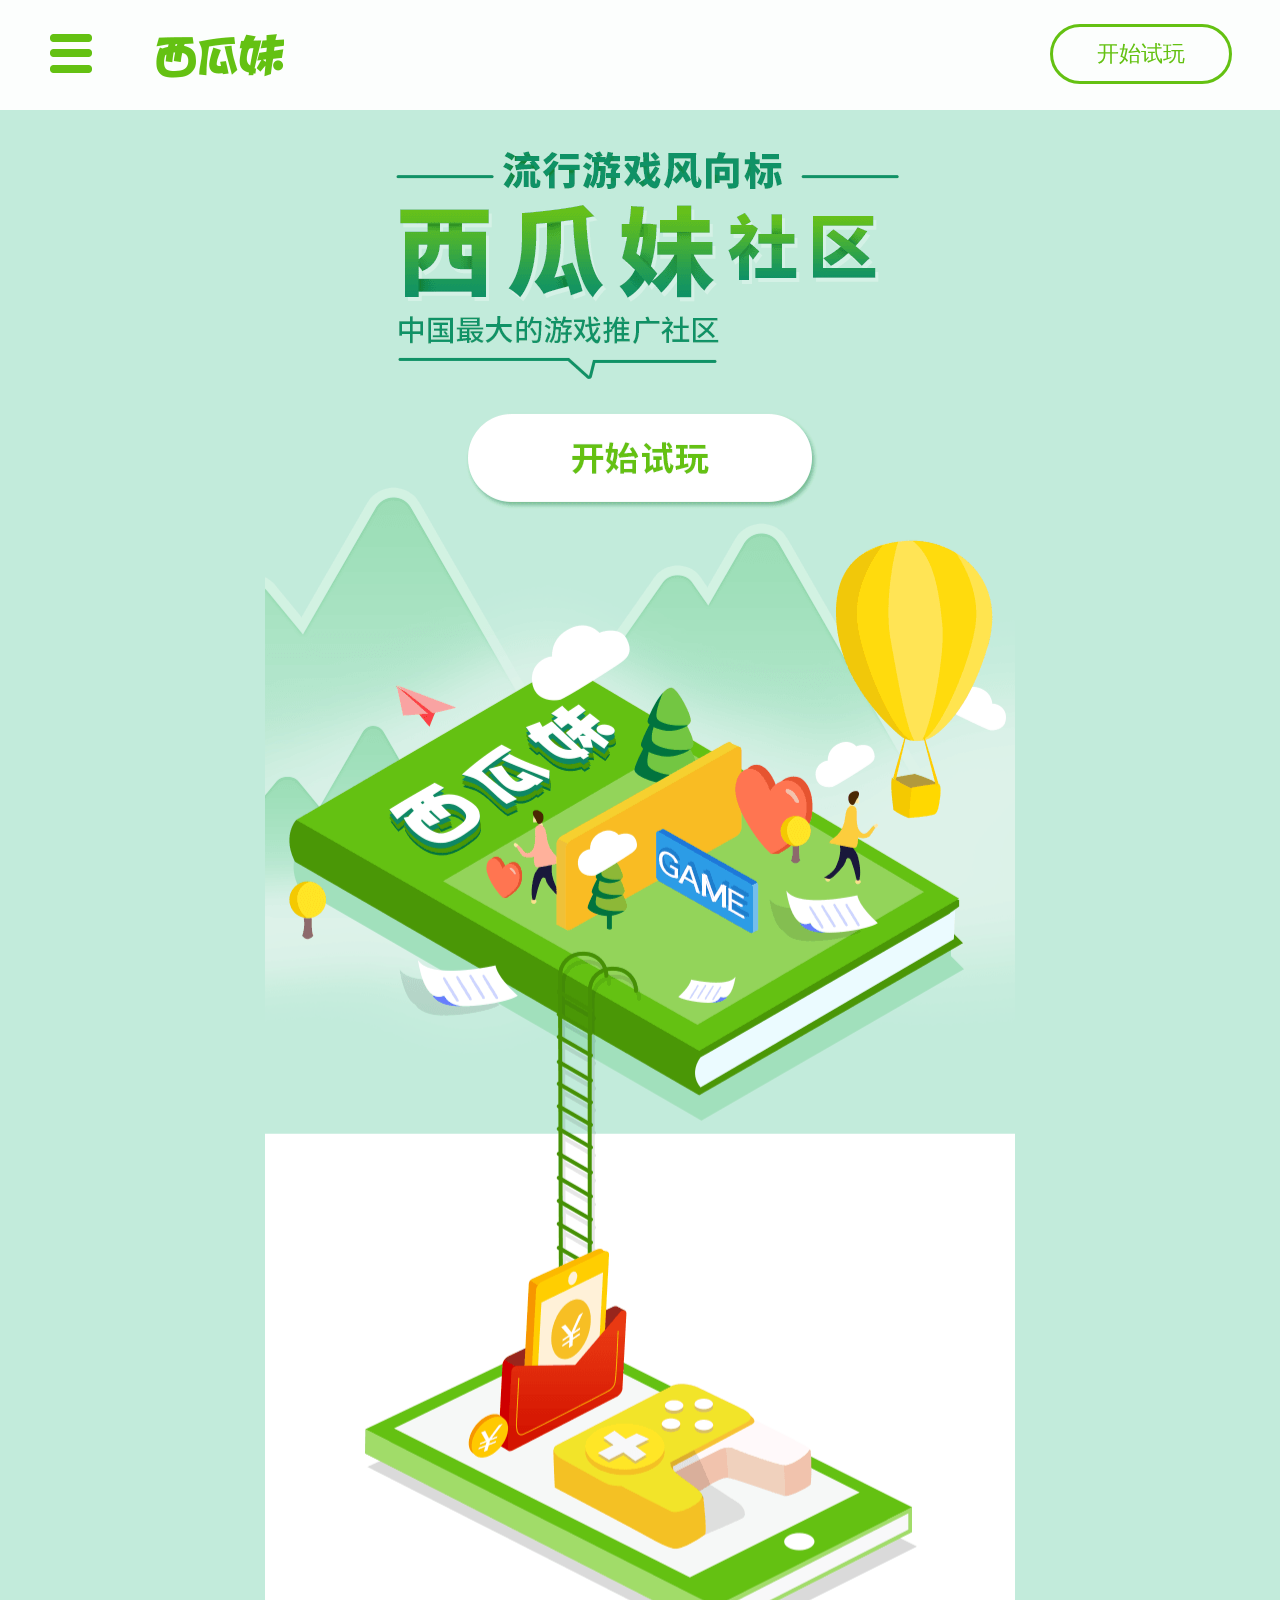
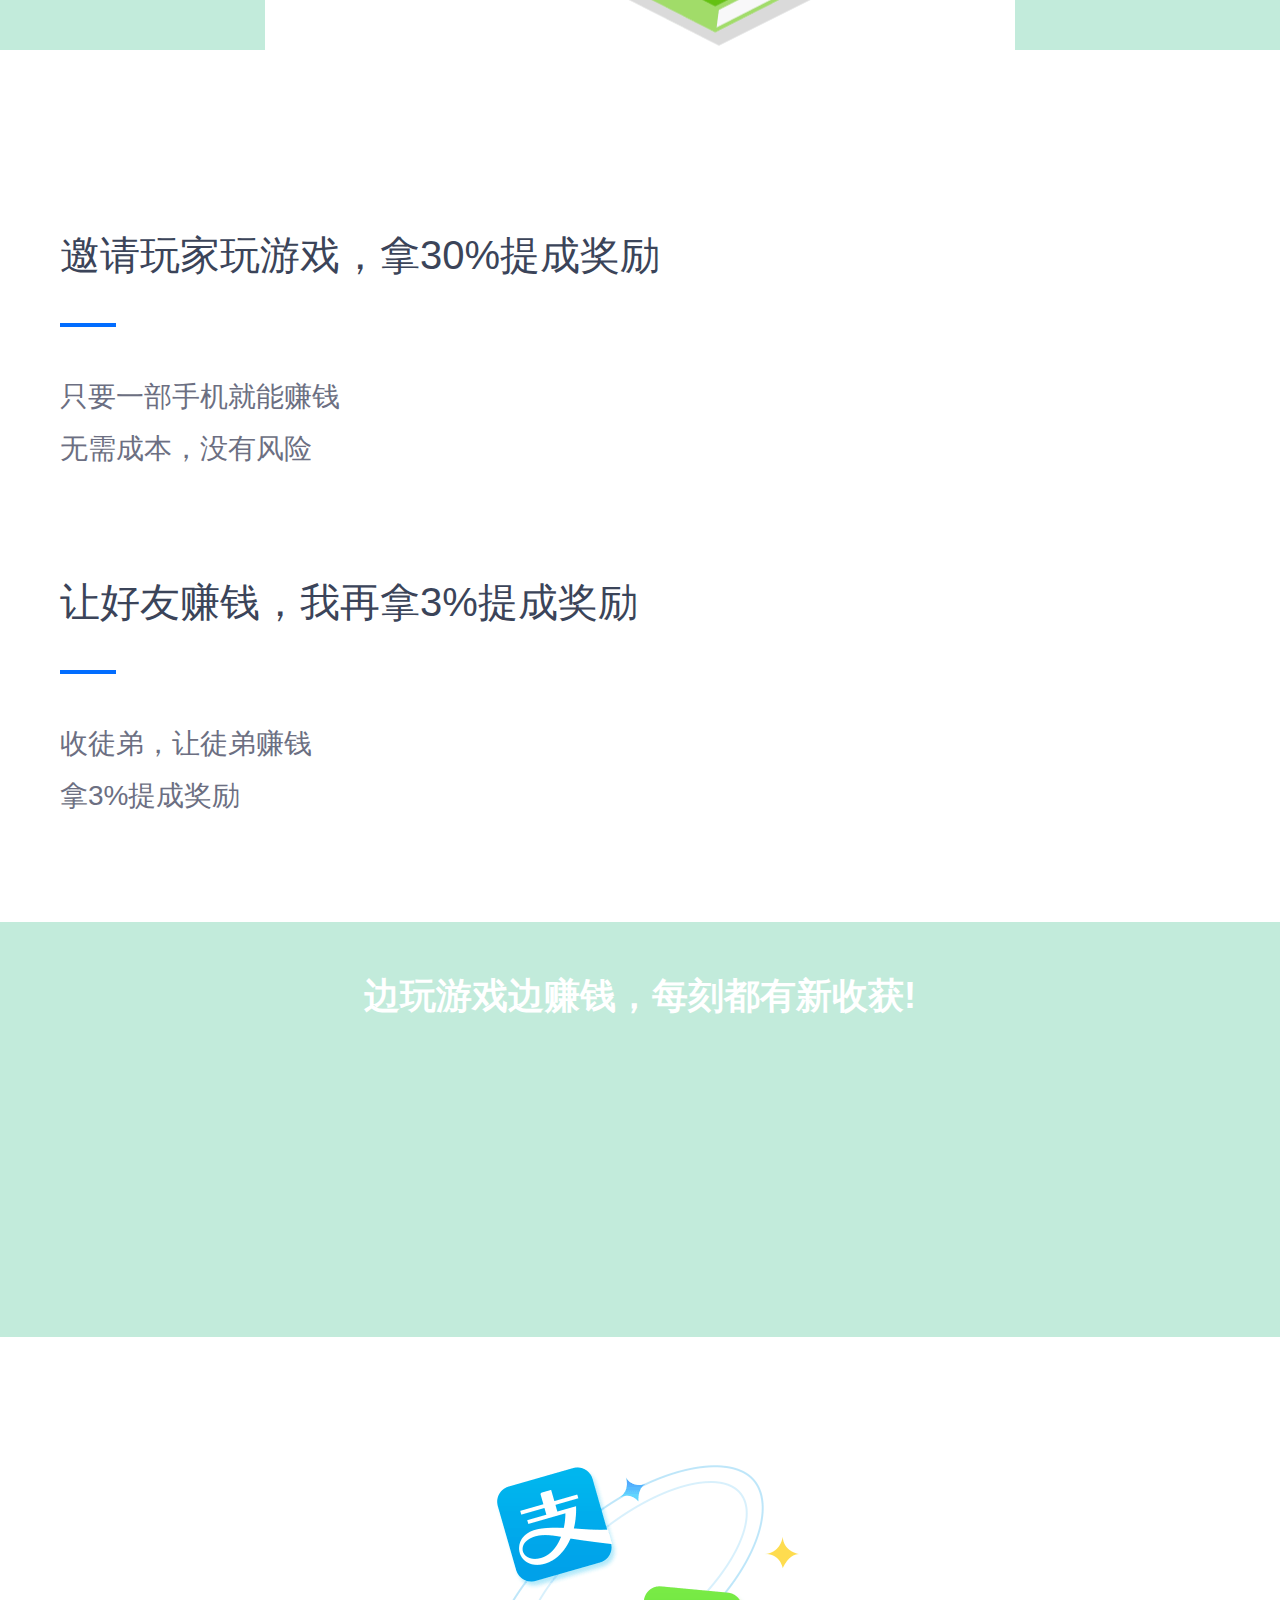
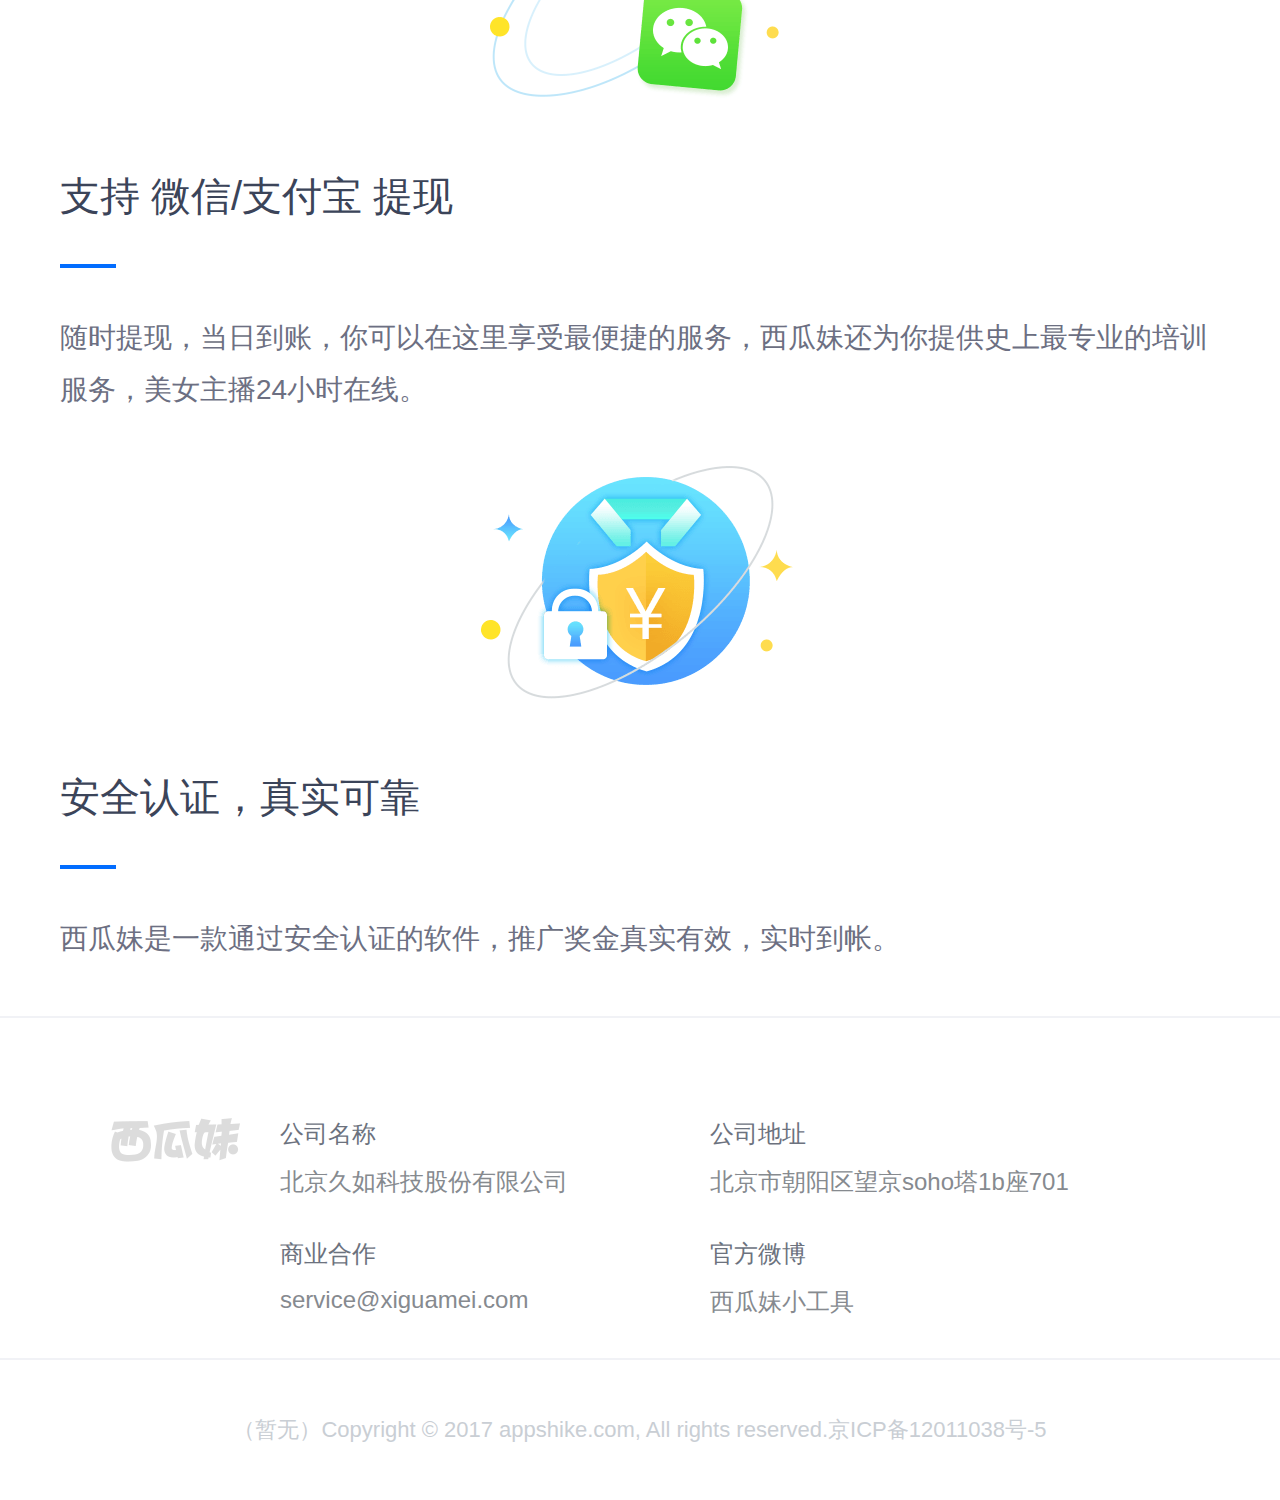
==== xgm.html @ d5210bb1 "11" ====
<!doctype html>
<html >
<head >
<meta name="format-detection" content="telephone=no" />
<meta name="apple-mobile-web-app-capable" content="yes" />
<meta http-equiv="Cache-Control" name="no-store" />
<meta content="telephone=no" name="format-detection" />
<meta content="email=no" name="format-detection" />
<meta charset="utf-8" >
<title >西瓜妹</title >
<link href="mob/css/m_appshike1025.css" rel="stylesheet" type="text/css" >
<script type="text/javascript" src="mob/js/jquery.min.js" ></script >
<script type="text/javascript" src="mob/js/mobile_base.js" ></script >
<script >
		if (! (navigator.userAgent.match(/(iPhone|iPod|Android|ios|SymbianOS)/i))) {
            // location.href='http://appshike.com';
        }

        $(function () {
            if ((navigator.userAgent.match(/(iPhone|iPod|Android|ios|SymbianOS)/i))) {
                var nickname = "Amber_��,"
                    + "我的任务停止,"
                    + "yeying英,"
                    + "a•�,"
                    + " Fortun,"
                    + "Sanmo,"
                    + "Christin,"
                    + "我有酒，你的故事够精彩吗！�,"
                    + "骍汐瑄,"
                    + "小吕子(´・ω・`),"
                    + "梦琪不是梦琦,"
                    + "L-seven司考论文请加油,"
                    + "美味手抓饼,"
                    + "烛音,"
                    + "王聪明呀,"
                    + "姑�娘�,"
                    + "幸福，简单,"
                    + "青春派,"
                    + "人生挚爱能几许,"
                    + "子虚,"
                    + "风吹过的街道,"
                    + "花花要减肥(￣^￣)ゞ�,"
                    + "孙东伟,"
                    + "线结边,"
                    + "张伟杰,"
                    + "赚钱任务群,"
                    + "        訫 �,"
                    + "真,"
                    + "奋斗青春,"
                    + "光谷广场F出口,"
                    + "梦,"
                    + "♡,"
                    + "张晓娟,"
                    + "Lee,"
                    + "-大明湖畔赵公子 ,"
                    + "新一周品牌智能手机,"
                    + "何易展我不认识,"
                    + "小鱼,"
                    + "黄赛,"
                    + "杨杨,"
                    + "��,"
                    + "Sunny刺眼,"
                    + "倾染.,"
                    + "口十米子,"
                    + "无痕,"
                    + "兰儿,"
                    + "令弧冲,"
                    + "骚年,"
                    + "                   V。     ㄟ 陌,"
                    + "孤家寡人,"
                    + "【小风】软件批发+百货,"
                    + "磨人的小妖精hhhhhh！,"
                    + "。,"
                    + "TangMinn,"
                    + "小白,"
                    + "小心肝,"
                    + "うれしい／喜び／たのしい！,"
                    + "lcf,"
                    + "张秀康,"
                    + "袁婵,"
                    + "一個人的陸,"
                    + "正在缓冲…99.9%,"
                    + "且行且珍惜,"
                    + "骗子豪,"
                    + "！！！,"
                    + "雷卫宏,"
                    + "�✎﹏Wangべ��,"
                    + "伊步科技,"
                    + "OMG,"
                    + ".,"
                    + "#抱久,"
                    + "尚。透的水,"
                    + "预言飞,"
                    + "拥抱你的第一人,"
                    + "？？？,"
                    + "女孩——女生——女人,"
                    + "闹哪样i,"
                    + "额。,"
                    + "Loser,"
                    + "whoop ss�,"
                    + "sno3opy,"
                    + "恋恋笔记本,"
                    + "neko�,"
                    + "荒芜了季节,"
                    + "潞,"
                    + "那谁谁(姜糖膏),"
                    + "无痕,"
                    + "sun and sun ,"
                    + "风铃摆舞,"
                    + "Stell。,"
                    + "*,"
                    + "拂惑,"
                    + "卅川最爱的门小门�,"
                    + "LOVE╰ 暖阳,"
                    + "Not all,"
                    + "蚊子,"
                    + "木子芬芬,"
                    + "Lulu,"
                    + "K.,"
                    + "冯瑾瑶";
                var url      = + "http://wx.qlogo.cn/mmopen/Q3auHgzwzM5KF6oPhicdPbtdzqRUPt1ljHsIkvpHzHibSbSxibkZGibajVgtdicGPMfLChib99wXOofSbwVQyXgAyVxSHLnDiaJawEgCJIWfeicB0zE/0,"
                    + "http://wx.qlogo.cn/mmopen/iciaqO7fIx8thjgLdNZNxKwrhGsCgvk9v3Yx7IlwfyJJicwPbum9fqN7xL9m3SkMibrYlXj3vw8RTF5p4RyJfVxTPrBeIsqaQkmP/0,"
                    + "http://wx.qlogo.cn/mmopen/r7sqicOF2VLkNnQcef8EfP0fKBibIdCVNjuKSA1Gic2yKvYSLpgyEA1icIlI4eqHXco9gdibvzNAC9ia8pbB5lYItlNNDiaXibs5a5AI/0,"
                    + "http://wx.qlogo.cn/mmopen/yCWia0D8mmduoaxoG9ljqu3AFLKCU2dwu4UTLCwrMobJjzEb1qzia9wAdOrl3Z6ia4pL5MLVrylk43UChCQsDiculpoBVhYicib3cQ/0,"
                    + "http://wx.qlogo.cn/mmopen/h8ZlUegtLRrzDVGU3RFImZU0L9dDN2ulicJ4cr4ia6tWl9f16XLuibuDM72XfN3XqPuJkdQkOImhugocQ9soSQZicmr15KkLC38ib/0,"
                    + "http://wx.qlogo.cn/mmopen/iciaqO7fIx8tiajicNQuzDKiaSFUMuJYYbd6SgZM7R8byIgicDGWkibxLytuvpQoY1Uzf5fBWfviclvDOAepQq8ebzYbtYuPrfkcH4uM/0,"
                    + "http://wx.qlogo.cn/mmopen/iciaqO7fIx8tiaw1h2vK7h3bPibKibCVMF9KDyX8yrlfPjlibQtowcIF69jJGAQzwsghPN2l1d4bevTibtSmJicxnC8k8ibsjLA53qnzx/0,"
                    + "http://wx.qlogo.cn/mmopen/Kwg1Hs1pPD1pGBFkqujVH0V73GaiaiadD19wJZWAdv7ryImh00IIF4nrjyxjiaDNhJRicbAKYpQMKnOicbWENUehMvcUUE5SbdicUF/0,"
                    + "http://wx.qlogo.cn/mmopen/iciaqO7fIx8thJQpdkGyoZoaNfOQl9WSwAhX92Hia0ciaz7R3mrwwoDLp8lPqmHgCR4AAnEP9Mcbhg3bgR47xJjX21aSuhqjiaDUb/0,"
                    + "http://wx.qlogo.cn/mmopen/r7sqicOF2VLnU48qKnAGmq9wNvkkLavPJIH5LqczCH7X0E6w6WAmXFrK9Yheia7RiaeyOS0Z2zTNGA288SFSKtWOSkqDnUhj9ian/0,"
                    + "http://wx.qlogo.cn/mmopen/r7sqicOF2VLkVmzRw6dAVWlA7vfvBycUmw4OgkvHC1icd1eeM0b8PFujVnMHE0Ddv5DibR475JGEFAmicOGlTkuwmYnQIkIicVayS/0,"
                    + "http://wx.qlogo.cn/mmopen/PiajxSqBRaELianZPwoib1dAxnLaajMIIPuNPIX8VR68XMQMD33e8UMNdAVskDnX9N5VmibiaMa7Tmibw99ErXicACPvA/0,"
                    + "http://wx.qlogo.cn/mmopen/PiajxSqBRaEKVDHibYT12YLfl9J6VjkbM4EzM4ARPectx0zzRfBLUVFOCz5q7FKibiaGq2mib3GbMIHzy3GITy4lZMQ/0,"
                    + "http://wx.qlogo.cn/mmopen/ajNVdqHZLLBRAqaiaVMhvGvuSXowt6an69qHiaBVhr93FIjgE7icmUicRib7P6MpK3qZGYznZW6LcOb84mORZOoh2UVdWwfXNsZhHDOk11FrF4ZA/0,"
                    + "http://wx.qlogo.cn/mmopen/iciaqO7fIx8tiaw1h2vK7h3bK7iaxU8mXPLhRqPRwkibTjl48G2z7RqT1JILdwMzcOY20Rd3fnkYga5beNsic6llBWJtTWr5IP6KJf/0,"
                    + "http://wx.qlogo.cn/mmopen/Kwg1Hs1pPD3qUZuA4mDM8VnwyIeiaL6UE17fHEciaHiaqAAyXYdyibmqbb1ZbUDltFaqlXf5ZtrChz8MzejlO1kq2w/0,"
                    + "http://wx.qlogo.cn/mmopen/yCWia0D8mmdtsBGgVO7Xxgfu12iadwClr7kFRZ2YyDXPM0uoqGZAicz1d2Rdu6sPXAtiaAuAibSptSxR1GGS7xHmAsuia13obsNLTg/0,"
                    + "http://wx.qlogo.cn/mmopen/r7sqicOF2VLmLeNwmrSl6xJMJDrBiciadWRVQDBKVcYS7xnYr9CxrbzzgpbuEeEibibCmvHL0K1xsRiaiaOcIUlPDt0sf7FUnrd2V6s/0,"
                    + "http://wx.qlogo.cn/mmopen/r7sqicOF2VLk2PYCIzcIXLlcVnEx32yKgeEPFX4V8wqjjq05sjZgS8zhSRpeatnbibXLX2BdvIgtaEibt7wpaoKGVpLSa8RlVYk/0,"
                    + "http://wx.qlogo.cn/mmopen/iciaqO7fIx8tjke26NEibOPNSf1N1aUNLU5EPRibWnhpRH8HSTrwCXa7Tp4ZDsE0LvKNeLbdjmibyOTu1SFposyzS3skqeC5HZa3c/0,"
                    + "http://wx.qlogo.cn/mmopen/r7sqicOF2VLk2PYCIzcIXLkfwkpuU0RBdfWkIpKZqIjVdyP8hMkz7JJYnCjia5j6r1yuodBQoutqS0CqGZaoyCgicKb0FZjGA3N/0,"
                    + "http://wx.qlogo.cn/mmopen/ajNVdqHZLLA0coYbzjm8PrsYfPWHD1cG7DnT5xjMBkEaXiakGr82OZZUTRl4Vww8QDcic8jujPZP37j06ib5YC9RBOgxjTzFuGiaOxTbqUrhqPg/0,"
                    + "http://wx.qlogo.cn/mmopen/iciaqO7fIx8tgHzicTJva1VG53rGV4Otv1ZSIHoKMcBmTI0ibFwfQzMsrczs3QickuH6QT1rsPIAbkg5y9yIu4LfMDd51sQibwxprY/0,"
                    + "http://wx.qlogo.cn/mmopen/z5bv7UommCIj2mUA4ia81f4fteHTT4o9c50hODq5FOgibboKsYx3xMMicslNicgziadtxowPRKOt4d4h93szzoooGjcGonSfaT8OG/0,"
                    + "http://wx.qlogo.cn/mmopen/iciaqO7fIx8thgcvlkum21vnZN8rQGAcn1nQldhckW36oy5CaLezmmiasEMCCreJtydPe0vM0rvxKT2qV2j7Gq92rg4tC9zAbIs/0,"
                    + "http://wx.qlogo.cn/mmopen/r7sqicOF2VLk2PYCIzcIXLqj36DLl5Wk0daoWLj9k5K5hAQxGAhZpdaGkhWcBvObuLrx2FKjcJbKYDO7jj26M4VMWdMu5jbicu/0,"
                    + "http://wx.qlogo.cn/mmopen/yCWia0D8mmdtVdkxmqNwKwkMlupuAXicacVFmO8lTUbJsrNjuM8t0e8Nq5iaPNoSrHHRvncJG0b091SHOH5lohEgBK0ToExqRkU/0,"
                    + "http://wx.qlogo.cn/mmopen/Kwg1Hs1pPD2UuNauNFW9ic0aBia1L5Kgiaw2RfBG5m1rxIN5QgStP2y27gyH7E32dPxVib8nVYTuUiaOCzexAUAogrKbPOBcNQpPZ/0,"
                    + "http://wx.qlogo.cn/mmopen/Kwg1Hs1pPD1pGBFkqujVHza2FSdMZNCS0YIhNcembzWsNPHXZQ4dTKGTrYOqFrVOyTDwdZW9ApOYyun7JWf8WM0KgTeGqBqr/0,"
                    + "http://wx.qlogo.cn/mmopen/r7sqicOF2VLlXYgBp6rriaseiaHiaUcFNApUyJqC07Q7CwA7vuJlxcehzdAJBxRbYGZbbKyviaFNT0ro1uVofKGofosrW4qED4EibT/0,"
                    + "http://wx.qlogo.cn/mmopen/yCWia0D8mmdsqybUHwtH8Z67ydDxaFcXKM1aBA9GSYk4caOOhBfXvmNgOMiaNcbnNwspqgheTc9YYVNDZiaIicBPmpeVMStlicxlY/0,"
                    + "http://wx.qlogo.cn/mmopen/yCWia0D8mmdv65liajibdFRv8FiaQBUwdgcnMjX9Ax2IDaSN7wVOSFkTNGkHOYw9AkewYfbK6ThXQDVhREhHlicVTPNlCcibib7bQKb/0,"
                    + "http://wx.qlogo.cn/mmopen/yCWia0D8mmdteJfR14DhFbwfqbx5LtJSD2v6ApIoiauDTo0dqpeb6iauwo05xagjiamm6ia3IAxnUxGEeXHQNnia4vEd6rNzC910Ou/0,"
                    + "http://wx.qlogo.cn/mmopen/ajNVdqHZLLBlbtHpkkHbd89hbPRCyLZVWkCAGVUYdQO58l8unlSMnhypSddF3CNvTMRpjKBJ5azss2JB5g1Brw/0,"
                    + "http://wx.qlogo.cn/mmopen/Q3auHgzwzM4Ert9QynZgvKA1m6TdkicdaxqrHkyUFiaGh3ue3dfwV9nicRfrgw4icRSibicQrly7kpYF4b0rQwayMNCQ/0,"
                    + "http://wx.qlogo.cn/mmopen/iciaqO7fIx8tjaC1twIVlibZ1DUas1lfiakvy1r11UEY12jkv3YPcYDIWCdZy0AR9nFe3nF0KFkNCa5hOhJeeT4b9BibJKNic16Sh6/0,"
                    + "http://wx.qlogo.cn/mmopen/yCWia0D8mmds3tflNDw32TsOF0GLibPN9GuGBaTlGHzKSE4ciaa8yia8eV5BNv9m5czJfI7vD7P2jRgicYqRRtGibnpRMkNedIKABs/0,"
                    + "http://wx.qlogo.cn/mmopen/yCWia0D8mmdvXLbZOibMu86D9FQvKv01iaPZRbREMbLdpUiadKEB7cHibrnbAGOGJfcJXnibHBlvZEVenscJraXjzWgRsWthEQtQ8C/0,"
                    + "http://wx.qlogo.cn/mmopen/Q3auHgzwzM6R2MmzzFTIxALrbdL4VDkic9mqD6KyedAAvYNNr5h9D0sibqxRnViaSz2zbYzf6WUDDZTHUUKEQDXia2G1IpyWiavy3O4s9TSbaIp4/0,"
                    + "http://wx.qlogo.cn/mmopen/r7sqicOF2VLk2PYCIzcIXLhX6HEUicCV1sYIytRWIpU1JI1tSL2MSicg5xPKibics4WBg3S8u74BYMAh0dZUyWI6ppw50Gd6LtfdA/0,"
                    + "http://wx.qlogo.cn/mmopen/yCWia0D8mmdvDiazyQev7g64oibXzpkPnDos0tpRaKJk2phC47G7icPxCzd0AF7mVq6qqYmFPx5q24hbhZcwLBUKk0auLZEIJqd5/0,"
                    + "http://wx.qlogo.cn/mmopen/r7sqicOF2VLkI7hDhDoJGeCTF4IwiatozCBauOj9iapDt03ANgfp9TKywIG5Wd2J7Axjuo2nWg0M9qgjBWeL0PgP0ks6Bxwt0ff/0,"
                    + "http://wx.qlogo.cn/mmopen/yCWia0D8mmduzCBVhMic5ian8WnTlwbbWBynBlyJQQefzf4mkfianmxt40oTibErjt4sqdpDeUd9xa4yKdBTNLnjsebJO3HTDgyn8/0,"
                    + "http://wx.qlogo.cn/mmopen/Kwg1Hs1pPD1pGBFkqujVH3LPEQoJUfiaO0PO6SndzD2xpZTdLCqRMgGibxzzApwtqGfnMUMXROeTcq920dWyoiciaTAuFMTFwVHT/0,"
                    + "http://wx.qlogo.cn/mmopen/iciaqO7fIx8th1wCxVibChCSeDGpkTnEH8cMfcOUCSqP0icTaW7znXdg6p3b0GA6tWzMQQ4Jqvy2mIw81XhRXT2SBN7pxPXBNOmF/0,"
                    + "http://wx.qlogo.cn/mmopen/Kwg1Hs1pPD1pGBFkqujVHwCTPhqYnrBicpB5lGibvQyaCQ0C7u1CovvDMcianmWW4X8PKjFTwSZoBryTicYlYyufEV5DlDJVTgnA/0,"
                    + "http://wx.qlogo.cn/mmopen/r7sqicOF2VLkVmzRw6dAVWu4eQ81UBe8QqkwP2SlQWljlibuHXicGsYwLW0JQF4966iaKMnCtfIFygnQrBFL6VHtgwsgHSGdgIEA/0,"
                    + "http://wx.qlogo.cn/mmopen/r7sqicOF2VLml0qGccfXCtib2Oicc4PHDIIUGv9xGZYQBSDn1IVfAYJpc6bXiaLoVlGs8J14SrJ7v1EjcSmjDHStwsxXWMPjugo2/0,"
                    + "http://wx.qlogo.cn/mmopen/ajNVdqHZLLADYjN0axdvzD47y8aRA5mPhNibauHl1lp1mRoBsQDh4XnwU4uf2cRWlPjqdUn7LubwDDtoIQYCAFDwVdjkyKEuoj5I5sUx3lRQ/0,"
                    + "http://wx.qlogo.cn/mmopen/PiajxSqBRaEKFgVAoI6RKJPl8Q3UZwicKENcekpqCdI6CkDHlFhibe5JNibAVEy5jhibgicvhl8Kj7SxXUB5RzPvzCBw/0,"
                    + "http://wx.qlogo.cn/mmopen/3Z8dAUIicAE4uZeEqLm04B8Ricah5NVz6nL5WulXRSoPjkXarLTQaRL4pw5j3MnjGl0P5WS44yiaHy16RQ1ggUibunDfXYAH1K2X/0,"
                    + "http://wx.qlogo.cn/mmopen/yCWia0D8mmduoaxoG9ljqu0b2KW6SGr6MXLKoZxub5C8VDqvKuruVDaa6oMPWhBpPJuaOhbIl6kPxLzrKCfVcibTibkFdh0iaSxx/0,"
                    + "http://wx.qlogo.cn/mmopen/yCWia0D8mmds5dGZ1rib121qzbiaaXlwgliaWTMZogLl0kdkPUBN5qficjdXAguLG2Sa9yjWZ9h0c6OENofJSIKrIayYg1y82Tpcia/0,"
                    + "http://wx.qlogo.cn/mmopen/r7sqicOF2VLkVmzRw6dAVWkIIe35tfiaMuauvJnVmZl47lnGBr8wd9IlsWe0ONhqdicwlOwWQm0YdQ5jqF6G84nBGpLBWXCWtMr/0,"
                    + "http://wx.qlogo.cn/mmopen/iciaqO7fIx8thgcvlkum21vq2tLzwic4MzSYYlXiaI1bVjaob2MFL61UerW3pLPswlBHTaib8u0EmcVYc4j5PenraZvmpQp8oOWvY/0,"
                    + "http://wx.qlogo.cn/mmopen/Q3auHgzwzM5tTazzkAFnmyKVUAFXBIFwRN1QW1aLUDqeIgLokdwVvtuhvuwXRiaxiaaCicFhbVanp87tSPIHW0cIFDZtWJd45hy7cA7wJtNhuU/0,"
                    + "http://wx.qlogo.cn/mmopen/Kwg1Hs1pPD3f87IJlUTwcbjg4oLxvFH17PWibfS1uoRYSrgCSZ8lzg4b0N8QgRRJiaoFD7UGsmPLzZ8MWviaym8Z8WtlqIoI8Fq/0,"
                    + "http://wx.qlogo.cn/mmopen/yCWia0D8mmds3tflNDw32Tm8UI3C7NH2iacgAtsLQPPTA88kzIuKKM5KU436gPJ7fo9wP7V0ZPJXpWtibgFpBpnicW7R9vJrCYic9/0,"
                    + "http://wx.qlogo.cn/mmopen/r7sqicOF2VLlyQKLqgJPyZCsXu3Hv6mnynFPNMpnmg6tXibOnciaeTp4RibumWqYzib0JIDVs74oPzQXtSq44zTT0jt6cRGrFdcCm/0,"
                    + "http://wx.qlogo.cn/mmopen/yCWia0D8mmduoaxoG9ljquw8Q0utU7wDA3JmSDykEicr16egNNOicflfCicYMfKq0NQbQHllosmvYETthEwGP9mlqKSlXJW4Vk5R/0,"
                    + "http://wx.qlogo.cn/mmopen/Kwg1Hs1pPD0xtaeORgib25Mwia7OgOMkC8aapZ2vRZB3vCkT9ttg8S8IkicK6BGCFQXOEDNg8eZkx59HZaS9J8oTzr8j1m4hibQw/0,"
                    + "http://wx.qlogo.cn/mmopen/PiajxSqBRaEKvD71UQKrNm5DozZG7O1oSRseTBeABxJ0JIguXvjr4DVbv37SNjknVQKtrQHxgC8TN2xwLgDERcw/0,"
                    + "http://wx.qlogo.cn/mmopen/ajNVdqHZLLBVMAcXcSeue4nZDkkBRh0EI2DWAibibRX0pAKEsJYLUBJ1Yc3MslRAed1fhYFC6Tymmpbt6OU5qmMQ/0,"
                    + "http://wx.qlogo.cn/mmopen/r7sqicOF2VLk2PYCIzcIXLlBXztV1CK8WCicwA5QL6MyXacQS320ry5PjP7lUlOAFQGZCYfXdHciaaY1tNpXtItXlzD9qEEstnb/0,"
                    + "http://wx.qlogo.cn/mmopen/yCWia0D8mmds9MOUvw0M71z7D3icsyicHxhvA0cyW6er03UGIHxibTc7GqQzpeiahL0h91I6wMVLmB1FmYdoMunNiahsoI1Wm6dskO/0,"
                    + "http://wx.qlogo.cn/mmopen/yCWia0D8mmduoaxoG9ljqu5iawLiaJ5xib0pW5OghtDZqcJrMHwEAe1Qb5TiaB6703DoKF83cOEHkicibvdtmK1hvzccfePPTqdgTeo/0,"
                    + "http://wx.qlogo.cn/mmopen/PiajxSqBRaEKSZHX2gR57MtEa7QEgrqsLSM7HXfvmJAZvgNcjib6qgbhmPwpEjICCqa0qFqGI1efLFVCHIsJx6UA/0,"
                    + "http://wx.qlogo.cn/mmopen/Kwg1Hs1pPD1pGBFkqujVHxjXYA4XUxBq1bfibia7Nlo5lXJxvKbRS13VbvKibvgQ9CVx32PibItMWiaPor9qa9zwXvtZGBnmriclbia/0,"
                    + "http://wx.qlogo.cn/mmopen/Kwg1Hs1pPD1pGBFkqujVH8PDS1W7RVleqV8GhicOlGoRxeicfaaR6gmNVI3nehogiaF1iansXS6fV5ib9S9vY6gQqjouV4z5QFOuYMuX4Ar39J3Y/0,"
                    + "http://wx.qlogo.cn/mmopen/ia3IMUNHIOEEZPIATatjQbdHc73oF7iarHicJ0P8Z0WZIKWfCS4NxhaCGbtOjric5rkfjypOhLEf6rZVmMf4Z4FuZcOng3H1gV8R/0,"
                    + "http://wx.qlogo.cn/mmopen/ajNVdqHZLLBmxOkoHeiaOpNVhG6t4MCXbw9Pt7JLKGnIr140zwxyCZUrkDvol9zDngIk0dMTF5oZq13yJAom0Zg/0,"
                    + "http://wx.qlogo.cn/mmopen/yCWia0D8mmduoaxoG9ljqu1VEuVexkpxS3ZicA0UlpOxTEn4qibUibn1KfEVszS5AU62LoDcfAWrHNVGqtv0wgcVjyBKfVe75Boib/0,"
                    + "http://wx.qlogo.cn/mmopen/sSdLG0iabIQoBez4ibYzhFVRAov1mwEdDgX3hvWULYVK7lXLdwOAFKeTVSbCO3D6byezpIQhCQIqcDAmicEG19aMGAcgd8uwoH2/0,"
                    + "http://wx.qlogo.cn/mmopen/yCWia0D8mmds3tflNDw32Tt25sdHqLI4CbVXkUgMKlQctOicxBUshquOicPIALAqHiaI3LQdv1lKbsibWqwSLzBEm9dWOS3xRjyP1/0,"
                    + "http://wx.qlogo.cn/mmopen/yCWia0D8mmduoaxoG9ljqu6WpicymGGefDgicZYAcPskAuD6d9WLnsvsBibUmJoTsK1QgpwIDia0nluzdW1ttHIKOzUd4RFvibAR6E/0,"
                    + "http://wx.qlogo.cn/mmopen/gD4xP7JTgKUrZeaXkic3D2Hl5BDCLHPawnxh0AaXUDn0qHKRIpMyWfiaJOFY53WJp4ssJEIicUObrvcibkXBDAsj8o5NuNH6otCY/0,"
                    + "http://wx.qlogo.cn/mmopen/Kwg1Hs1pPD1pGBFkqujVHxPVc7bMEU0frwsBPoU8P84MZRNzz5mBJmk1ib1ayjNZKxeyqhk3cp4G2biaOjz2zzRj88R2taBtibT/0,"
                    + "http://wx.qlogo.cn/mmopen/r7sqicOF2VLk2PYCIzcIXLtp0lytTrnXTXRyPvIR1Pek0t0obT3oQk4a8hLPVricLibERfpe5Q9oZKDFE0cgOfYJG1TC95zeSVJ/0,"
                    + "http://wx.qlogo.cn/mmopen/PiajxSqBRaEJXLHNbuXzpUHpibDGk0yg4SIHfAtY06INF6oIzEUibiaB8rqw31SkEInQUjzm3ljWdqtGROxYrdgFAA/0,"
                    + "http://wx.qlogo.cn/mmopen/ia3IMUNHIOEEZPIATatjQbXb1ibx6IxAyPCuVRzp0cwF2ic8oFBCfnCQSBx1hOWzCzz0lzUKmzHY6svF945F6XwK51LwXpAYbng/0,"
                    + "http://wx.qlogo.cn/mmopen/iciaqO7fIx8thgcvlkum21vgAnZic91BX7GfNwshq8eT7LW1MShnmwWCZj3wJJBqJOoVAtZMsfsia0t7uWDmbWpOYQ2T2IQIRLty/0,"
                    + "http://wx.qlogo.cn/mmopen/sSdLG0iabIQoBez4ibYzhFVSDpZrypN7s5lSyV300WhknCVZibM7hrZbiaY38PGKOiaJUjYdorZAcwo78kvvqtQRdXPELRibkUayCY/0,"
                    + "http://wx.qlogo.cn/mmopen/yCWia0D8mmdsoZunYC6DepIouVjkhtdNKHYvBeSHW2Tu6RGeib40PZWSdevjdWiapFG0ibgXIBp9NR85icQJRIx4yBeMibjicglX1YI/0,"
                    + "http://wx.qlogo.cn/mmopen/Q3auHgzwzM45mTw9cz0iaRoj7kGRSlSz2YXJCyfbJRqNEJdttv19KhC98uLkwZUvBJpdNmYT1rLRymTHlG0pKFw/0,"
                    + "http://wx.qlogo.cn/mmopen/PiajxSqBRaEJq8XbRdTvBxLXC1urVmc0FcegaNiaT4C824FuzAbq7HF08EUydq0Pyk9lsvg0hkLbFhQWiaQ7Uz0kg/0,"
                    + "http://wx.qlogo.cn/mmopen/OXlibkL8KHTWg0o1IHwzIaTrp6wfw3WxAn67xwmlibafVpfw9TJuyxX0f4Jicey0bP1ibsEOWIRTNP0zicicotemXJpJzKP1rmdoHR/0,"
                    + "http://wx.qlogo.cn/mmopen/iciaqO7fIx8thgcvlkum21vqnJeeIWib369yibBIQgFnNB8W24dB9dIB808cwGFOsNeUuBz2sQicbqb1CdR48ZGJiatwOkyYax7Bzx/0,"
                    + "http://wx.qlogo.cn/mmopen/ajNVdqHZLLD6JE568iax1hMK2OjjM4coJsJGxFBeb9XM4U2crf2ScrHWSiaNO12dJaKEc6bNEEYIwrBvgwjuFoPg/0,"
                    + "http://wx.qlogo.cn/mmopen/ajNVdqHZLLAywozEvFyTpQe5bwSDekiauDd8vUMl5ngbaZRxIV5OYz7bQe09VLic5lb4MdLI45Nec7paANwSwAibA/0,"
                    + "http://wx.qlogo.cn/mmopen/yCWia0D8mmdvyYEgXzjE0MOia3pDQgOhcqR4ia188HYyxGGBNx7Uza7ItREdkXp6BeyNqMwueFNZBlqk1VlpWvZyg/0,"
                    + "http://wx.qlogo.cn/mmopen/iciaqO7fIx8tiaw1h2vK7h3bO1HZn0OibEFaoDBPMqMG5LMGQZubyRS9dx0SNcmCh0WnZoAMUNL7yj5hiaOOLpEVI5tT0z1sdMD0W/0,"
                    + "http://wx.qlogo.cn/mmopen/Kwg1Hs1pPD1pGBFkqujVH2ibKa7iagjRptYsJF9TePRhJibvwVibg46CsrKvH5VFFiaGg5nsn3paj78qYNWglu3RFs2DX8ZqWuEdo/0,"
                    + "http://wx.qlogo.cn/mmopen/iciaqO7fIx8tgNPjHJmEl65r9MEkwjdWh8LtShsibkaO0taUpMHicB4dQpWVm4JvibqE2sG17FoxkDIiaMGh0Usiblxc2BRzJzUZSPI/0,"
                    + "http://wx.qlogo.cn/mmopen/yCWia0D8mmds3tflNDw32ThGvob2bbERtvczz0w5kJATWhD7IoYqEib8GI4p2Xa3YtuS0UVQhLovE6Pa3QaoIATiaXfDo1icbye7/0,"
                    + "http://wx.qlogo.cn/mmopen/yCWia0D8mmdv9BOwWPicx3oiaozvFp7xicFCGqH4D6ZYmzFia7bUTtJrus2icejSfbmHLa0SP4icxlwtOGADGia2ysyNxgqntTOhu9nB/0,"
                    + "http://wx.qlogo.cn/mmopen/yCWia0D8mmduoaxoG9ljqu2Chf4xKtrU0LL8Ao86CVic7ohyxakzb9K9Md8KAsSNvfSzWlt5jbgJibzRgO43sv3JKsLAqlibqxOY/0,"
                    + "http://wx.qlogo.cn/mmopen/yCWia0D8mmduoaxoG9ljqu1RLglOY0BZ4PpfbFBzlfJZxyAAj9YCib8wXia2opT090LRtGepVUM32ib5Iu3AI1hWSWRQFbocn5H8/0,"
                    + "http://wx.qlogo.cn/mmopen/iciaqO7fIx8tiaw1h2vK7h3bJKDGufIHHuLFSCwgP7vHE9iax18gWnEum9780b83zL8Id8fliaF0Z8mVdr72NRhic7afc7pUyOL6iaD/0,";
                var nm       = nickname.split(",");
                var head     = url.split(",");
                var money    = [10, 50, 100, 300];
                var pay      = ["微信", "支付宝"];
                for (var i = 0; i < 100; i ++) {
                    var head_name = parseInt(Math.random() * 99);//名字和头像对应
                    var url       = head[head_name];
                    var text      = "提现了" + money[parseInt(Math.random() * 4)] + "元到" + pay[parseInt(Math.random() * 2)];
                    var str       = '<li>\
					<div class="fl user-name">\
						<img  src="' + url + '" alt=""/>' + nm[head_name] + '</div>\
					<div class="fl user-info">\
						<p class="txt">' + text + '</p>\
						<p  class="time">' + (parseInt(Math.random() * 20) + 1) + '分钟前</p>\
						<span class="blue-t">提现</span>\
					</div></li>';
                    $('#li_list').append(str);
                }
            }
        });
</script >
</head >
<body >
	<div class="wrap" >
		<div class="sk_headbox cf" >
			<!-- p class="txt1" >人人都喜爱的</p >
			<p class="txt2" ><strong >西瓜妹社区</strong ></p >
			<p class="txt3" >发现有趣好玩的App</p -->
			<a href="javascript:void(0)" class="Joinsk" onclick="gaEvent(this)" ></a>
			<!-- span class="btn_play_mp4" onclick="playmp4()" ></span -->
		</div >
		<div class="m_describebox cf" >
			<!-- p class="img" ><img src="http://static.appshike.com/pc/images/m_decorate102501.svg" alt="" ></p -->
			<figure class="fr skcenterbox" >
				<figcaption >邀请玩家玩游戏，拿30%提成奖励</figcaption >
				<p >只要一部手机就能赚钱</p >
				<p >无需成本，没有风险</p >
			</figure >
			<figure class="fr skcenterbox" >
				<figcaption >让好友赚钱，我再拿3%提成奖励</figcaption >
					<p >收徒弟，让徒弟赚钱</p >
					<p >拿3%提成奖励</p >
			</figure >
		</div >

		<div class="skdatabox cf" >
			<h3 class="tit" >边玩游戏边赚钱，每刻都有新收获!</h3 >
				<div class="user-box" id="userlistbox" >
					<ul class="userlist cf" id="li_list" >
					</ul >
				</div >
		</div >
		<!-- div class="handingcash cf" >
			<img src="http://static.appshike.com/pc/images/Backnow_img1025.png" width="100%" alt="" />
		</div -->
		<div class="m_describebox cf" >
			<p class="img" ><img src="mob/img/index_icon_1.png" alt="" ></p >
			<figure class="fr skcenterbox" >
				<figcaption >支持 微信/支付宝 提现</figcaption >
				<p >随时提现，当日到账，你可以在这里享受最便捷的服务，西瓜妹还为你提供史上最专业的培训服务，美女主播24小时在线。</p >
			</figure >
			<p class="img" ><img src="mob/img/index_icon_2.png" alt="" ></p >
			<figure class="fr skcenterbox" >
				<figcaption >安全认证，真实可靠</figcaption >
				<p >西瓜妹是一款通过安全认证的软件，推广奖金真实有效，实时到帐。</p >
			</figure >
			<!--a href="http://v.pinpaibao.com.cn/authenticate/cert/?site=www.appshike.com&at=business"
               class="ViewCertificate" style="display:none;" ></a -->
		</div >
		<div class="sweep_qrcode cf" style="display:none" >
			<h4 >关注试客 得试玩红包</h4 >
			<p ><img src="http://static.appshike.com/pc/images/qrcode1025.png" alt="" /></p >
			<font >微信扫码，开始赚钱</font >
		</div >
	</div >

	<script type="text/javascript" >
		var scrtime;
        $("#userlistbox").hover(function () {
            clearInterval(scrtime);
        }, function () {
            scrtime = setInterval(function () {
                var ul       = $("#userlistbox ul");
                var liHeight = ul.find("li:last").height() + 52;
                ul.animate({marginTop: liHeight + "px"}, 1000, function () {
                    ul.find("li:last").prependTo(ul);
                    ul.find("li:first").hide();
                    ul.css({marginTop: 0});
                    ul.find("li:first").fadeIn(1000);
                });
            }, 3000);
        }).trigger("mouseleave");
        //百度统计
		/*
        var _hmt = _hmt || [];
        (function () {
            var hm = document.createElement("script");
            hm.src = "//hm.baidu.com/hm.js?dad90ae125e44a3bbb3c9576169be319";
            var s  = document.getElementsByTagName("script")[0];
            s.parentNode.insertBefore(hm, s);

            var hm1 = document.createElement("script");
            hm1.src = "//hm.baidu.com/hm.js?bdac52987907ba51f2a8d1092a3f6e95";
            var s1  = document.getElementsByTagName("script")[0];
            s1.parentNode.insertBefore(hm1, s1);

            var hm2 = document.createElement("script");
            hm2.src = "https://hm.baidu.com/hm.js?fd90d696af3a682872d9c1717b2fe5f6";
            var s2  = document.getElementsByTagName("script")[0];
            s2.parentNode.insertBefore(hm2, s2);

            var hm3 = document.createElement("script");
            hm3.src = "https://hm.baidu.com/hm.js?ae31417bca17cdac6ecffa21c4b36556";
            var s3  = document.getElementsByTagName("script")[0];
            s3.parentNode.insertBefore(hm3, s3);
        })();*/
	</script >
			<script >
				/*
  (function (i, s, o, g, r, a, m) {
      i['GoogleAnalyticsObject'] = r;
      i[r] = i[r] || function () {
              (i[r].q = i[r].q || []).push(arguments)
          }, i[r].l = 1 * new Date();
      a = s.createElement(o),
          m = s.getElementsByTagName(o)[0];
      a.async = 1;
      a.src   = g;
      m.parentNode.insertBefore(a, m)
  })(window, document, 'script', 'https://www.google-analytics.com/analytics.js', 'ga');

  ga('create', 'UA-97200328-1', 'auto');
  ga('send', 'pageview');
*/
</script >
</body >
</html >
---- mob/css/m_appshike1025.css ----
@charset "utf-8";
/* CSS Document */
*{text-rendering: optimizespeed; margin:0px; padding:0px;font-family:'PingFang SC','SourceHanSansCN-Normal','HiraginoSansGB',"HiraginoSans-W3","Helvetica Neue",Helvetica,STHeiTi,sans-serif;font-size:22px;color:#3d495c}
*{-webkit-tap-highlight-color:transparent;}
body,html{ height:100%}
a,img{ border:0px; vertical-align:top;}
a{text-decoration:none;-webkit-tap-highlight-color:transparent;}
ul,li{ margin:0px; padding:0px;list-style:none;}
.cf:before,.cf:after{content:"";display:table;}
.cf:after{clear:both;}
.cf{zoom:1;}
.fl{float:left}
.fr{float:right;}
.wrap{-moz-box-sizing: border-box;-webkit-box-sizing: border-box;box-sizing: border-box;margin: 0 auto;min-height: 100%; height: auto !important;position:relative;min-height:100%;height:100%;height:100%;}
/****菜单*****/
.mob_nav{width: 100%;height:110px;background:rgba(255,255,255,.95);box-sizing: border-box;padding: 24px 48px  24px 0px;position: fixed;left:0px;top:0px;z-index: 8;}
.nav_btntry{border-radius:80px;border: solid 3px #64c112;color: #64c112;font-size:22px;font-weight: 500;padding: 12px 0px;width:176px;text-align: center;}
.nav_btntry:active{color: #fff;background: #64c112;}
.ViewCertificate,.btn_play_mp4{background: url("../img/icon copy.svg")no-repeat;}
.footlogo{background: url("../img/buttom_logo.png")no-repeat;}
.closesidebar{background: url("../img/top_icon_close.png")no-repeat;}
.sidebar_minmenu{background: url("../img/top_icon_list.png")no-repeat;}
.sk_navlogo{background: url("../img/top_logo.png")no-repeat;}
.sidebar_minmenu{background-position:50px 10px;width:112px;height:60px;display: block;}
.sk_navlogo{background-position:0px 10px;width:128px;height:60px;display: block;float: left;text-indent: -9999px;margin-left:44px;}
.tinyboxbj{background: rgba(0,0,0,.5);width: 100%;height: 100%;position: fixed;z-index: 87;-webkit-transition:300ms;-moz-transition:300ms;-ms-transition:300ms;-o-transition:300ms;transition:300ms;top:0px;left:-100%}
.sidebarbox{width:80%;height: 100%;background: #fff;position:fixed;z-index: 88;left:-80%;top:0px;-webkit-transition:300ms;-moz-transition:300ms;-ms-transition:300ms;-o-transition:300ms;transition:300ms;}
.closesidebar{background-position:50px 10px;width:112px;height:60px;display: inline-block;float: left;}
.sidebarbox .sidebar_top{width:100%;padding:24px 0px;}
.sidebarbox .menulis{float: left;padding-left: 60px;}
.sidebarbox .menulis p{width: 100%;margin-bottom: 56px;margin-left: 35%}
.sidebarbox .menulis a{color: #3b4459;font-size: 32px;}
.sidebarbox .sidebar_btntryplay{border-radius: 100px;background-color: #ffffff;border: solid 3px #64c112;letter-spacing: 5px;color: #64c112;font-size:36px;padding: 24px 0px;width:460px;text-align: center;margin:120px auto;display: block;font-weight: 500;}
.sidebarbox .sidebar_btntryplay:active{color: #fff;background: #64c112;}



.sk_headbox{background:url("../img/index_1.png")no-repeat center 122%, linear-gradient(179deg, #C2EBDB, #C2EBDB);text-align: center;padding-top: 110px;box-sizing: border-box;height:1650px;width: 100%;position: relative;}
.sk_headbox .Joinsk{height: 400px;width: 360px;padding:28px 0px; letter-spacing:4px;display:block;font-size:28px;border-radius: 100px;margin:100px auto 0px auto;font-weight: 500;}
.sk_headbox p{color: #fff;text-align: center;width: 100%;}
.sk_headbox p.txt1{font-size:52px;font-weight: 500;letter-spacing:9.4px;margin-top: 120px;}
.sk_headbox p.txt2 strong{font-size:90px;font-weight: 500;color: #fff;letter-spacing: 2px;line-height: 110px;}
.sk_headbox p.txt3{letter-spacing:12.4px;font-size: 28px;margin-top:24px;margin-top: 24px;}
.sk_headbox .btn_play_mp4{position: absolute;bottom:-70px;left:50%;-webkit-transform: translateX(-50%);transform: translateX(-50%);width:100px;height:100px;background-position: 0px -630px;box-shadow: 0 0 35px 0 #ffffff;border: solid 12px #ffffff;background-color: #fff;border-radius: 100%;}
.sk_headbox .btn_play_mp4:active{background-position: 0px -790px;}

.m_describebox{margin-top:128px;width: 100%;box-sizing: border-box;padding:0px 60px;text-align: center;}
.m_describebox .img{margin-bottom: 20px;}
.m_describebox .skcenterbox{float: left;margin:50px 0px;width: 100%;}
.m_describebox .skcenterbox figcaption{color: #3b4459;font-size: 40px;position: relative;padding-bottom: 44px;margin-bottom: 44px;text-align:left;}
.m_describebox .skcenterbox figcaption:after{position: absolute;content: "";left:0px;bottom: 0px;width:56px;height:4px;background-color: #026dff;}
.m_describebox .skcenterbox p{text-align:left;line-height: 1.86;color: #6c6f82;font-size:28px;}
.m_describebox .ViewCertificate{background-position:0px -369px;width: 488px;height:70px;display:inline-block;float: left;margin-bottom: 100px;}
.m_describebox .ViewCertificate:active{background-position:0px -500px;}
.sweep_qrcode{background: url("../img/Shokeyqrcode.png")no-repeat center bottom #4c7bff;width: 100%;height:628px;padding-top:280px;text-align: center;}
.sweep_qrcode p{color: #ffffff;font-size: 26px;width: 100%;display: block;}
.sweep_qrcode h4{font-size:40px;font-weight: 600;color: #ffffff;}
.sweep_qrcode img{width:328px;height:328px;margin: 60px 0px 25px 0px;}
.sweep_qrcode font{font-size:28px;color: #ffffff;}
.skdatabox{width: 100%;background-color: #C2EBDB;margin-top:50px;}
.skdatabox .tit{text-align: center;color: #ffffff;font-size: 36px;margin-top: 50px;}

#userlistbox{height:280px;position:relative;overflow:hidden;}
.skdatabox .user-box{margin-top: 36px;}
.skdatabox .user-box .userlist{list-style: none;margin: 0px auto;padding: 0px;width: 662px;}
.skdatabox .user-box .userlist li{float: left;padding-bottom: 50px;position: relative;}
.skdatabox .user-box .userlist li .user-name{width:80%;height: 81px;display:block;overflow: hidden;text-overflow:ellipsis;white-space:nowrap;font-size:26px;color:#fff;line-height: 81px;font-weight: 500;margin-left: 28px;}
.skdatabox .user-box .userlist li .user-name img{width:76px;height:76px;border-radius: 100%;margin-right:20px;}
.skdatabox .user-box .userlist li .user-info{position: relative;width:662px;height: 160px;box-sizing: border-box;padding:55px 80px 0px 60px;text-align:left;background:url("../img/mob_userdecoratebj.png")no-repeat;}
.skdatabox .user-box .userlist li .user-info .txt{color: #3b4459;font-size: 24px;width: 80%;overflow: hidden;text-overflow:ellipsis;white-space:nowrap;}
.skdatabox .user-box .userlist li .user-info .time{color: #99a1ae;margin-top: 10px;}
.skdatabox .user-box .userlist li .user-info .red-t,.skdatabox .user-box .userlist li .user-info .green-t,.skdatabox .user-box .userlist li .blue-t{width:96px;height: 48px;border-radius: 26px;font-size:22px;color：#fff;position: absolute;right:42px;top:65px;text-align: center;line-height:48px;color: #fff;}
.skdatabox .user-box .userlist li .user-info .red-t{background-color: #dd4c32;}
.skdatabox .user-box .userlist li .green-t{background-color: #ffc31a;}
.skdatabox .user-box .userlist li .blue-t{background-color: #6cbc41;}




.handingcash{width: 100%;text-align: center;}
/*******footer*******/

.footlayout{border-top:#f1f2f6 2px solid;padding-top: 100px;}
.footlayout .service{padding-left: 60px;margin: 0 auto;position: relative;}
.footlayout .footlogo{background-position:50px 0px;width:180px;height:50px;display: inline-block;position: absolute;top:0px;left:60px;text-indent: -9999px;}
.footlayout .service_lis{float: left;margin-left:220px;}
.footlayout .service_lis label{margin-bottom: 16px;color: #6c727e;width: 100%;font-size: 24px;display: block;font-weight: 500;}
.footlayout .service_lis li{float: left;margin-bottom: 40px;color: #868a8f;font-size: 24px;width:430px;}
.footlayout .service_lis li a{color:#0064ff;border-bottom: 1px solid #0064ff;}
.footlayout .copyright{text-align: center;padding:50px 17%;color: #c9ced4;line-height: 1.82;font-size:22px;border-top:#f1f2f6 solid 2px;width: 100%;box-sizing: border-box;}

/******二维码弹层******/
.tinybox_h{background: rgba(0,0,0,.5);width: 100%;height: 100%;position: fixed;z-index: 90;-webkit-transition:300ms;-moz-transition:300ms;-ms-transition:300ms;-o-transition:300ms;transition:300ms;top:0px;left:0px}
.tinybox_con{position:fixed;top:50%;left:50%;-webkit-transform: translate(-50%,-50%);transform: translate(-50%,-50%);z-index: 91;text-align: center;}
.tinybox_con .qrcodebox{width:480px;border-radius:16px;background-color: #ffffff;box-shadow: 0 6px 12px 0 rgba(0, 0, 0, 0.2);text-align: center;}
.tinybox_con .qrcodebox img{width: 480px;height: 480px;}
.tinybox_con .qrcodebox p{padding-bottom: 30px;text-align: center;width: 100%;color: #313c49;font-size: 28px;}
.close_off{width:80px;height:80px;border: solid 2px #ffffff;position: relative;border-radius: 100%;display:inline-block;margin:160px auto 20px auto;}
.close_off:after,.close_off:before{content: "";position: absolute;width: 80%;height:3px;top:50%;left:50%;display: block;background: #fff;}
.close_off:after{-webkit-transform: translate(-50%,-50%) rotate(45deg);transform: translate(-50%,-50%) rotate(45deg);}
.close_off:before{-webkit-transform: translate(-50%,-50%) rotate(-45deg);transform: translate(-50%,-50%) rotate(-45deg);}
/******mp4******/
.playbox{position: fixed;background:rgba(0,0,0,.5);width: 100%;height: 100%;left:0px;top:0px;z-index: 82;}
.playbox .tinybox{position:fixed;top:50%;left: 50%;-webkit-transform: translate(-50%,-50%);transform: translate(-50%,-50%);width: 650px;z-index: 83;text-align: center;}



.m_describebox2{margin-top:30px;width: 100%;box-sizing: border-box;padding:0px 60px;text-align: center;background: #F7F8FA}
.m_describebox2 .skcenterbox2{float: left;margin:20px 0px 0px 0px;width: 100%;}
.m_describebox2 .skcenterbox2 figcaption{color: #3b4459;font-size: 38px;position: relative;padding-bottom: 20px;margin-bottom: 30px;text-align:left;margin-left: 25%}
.m_describebox2 .skcenterbox2 figcaption:after{position: absolute;content: "";left:80px;bottom: 0px;width:56px;height:3px;background-color: #026dff;}
.m_describebox2 .ViewCertificate{background-position:0px -369px;width: 488px;height:70px;display:inline-block;float: left;margin-bottom: 100px;}
.m_describebox2 .ViewCertificate:active{background-position:0px -500px;}

.m_describebox3{margin-top:100px;width: 100%;box-sizing: border-box;padding:0px 60px;text-align: center;}
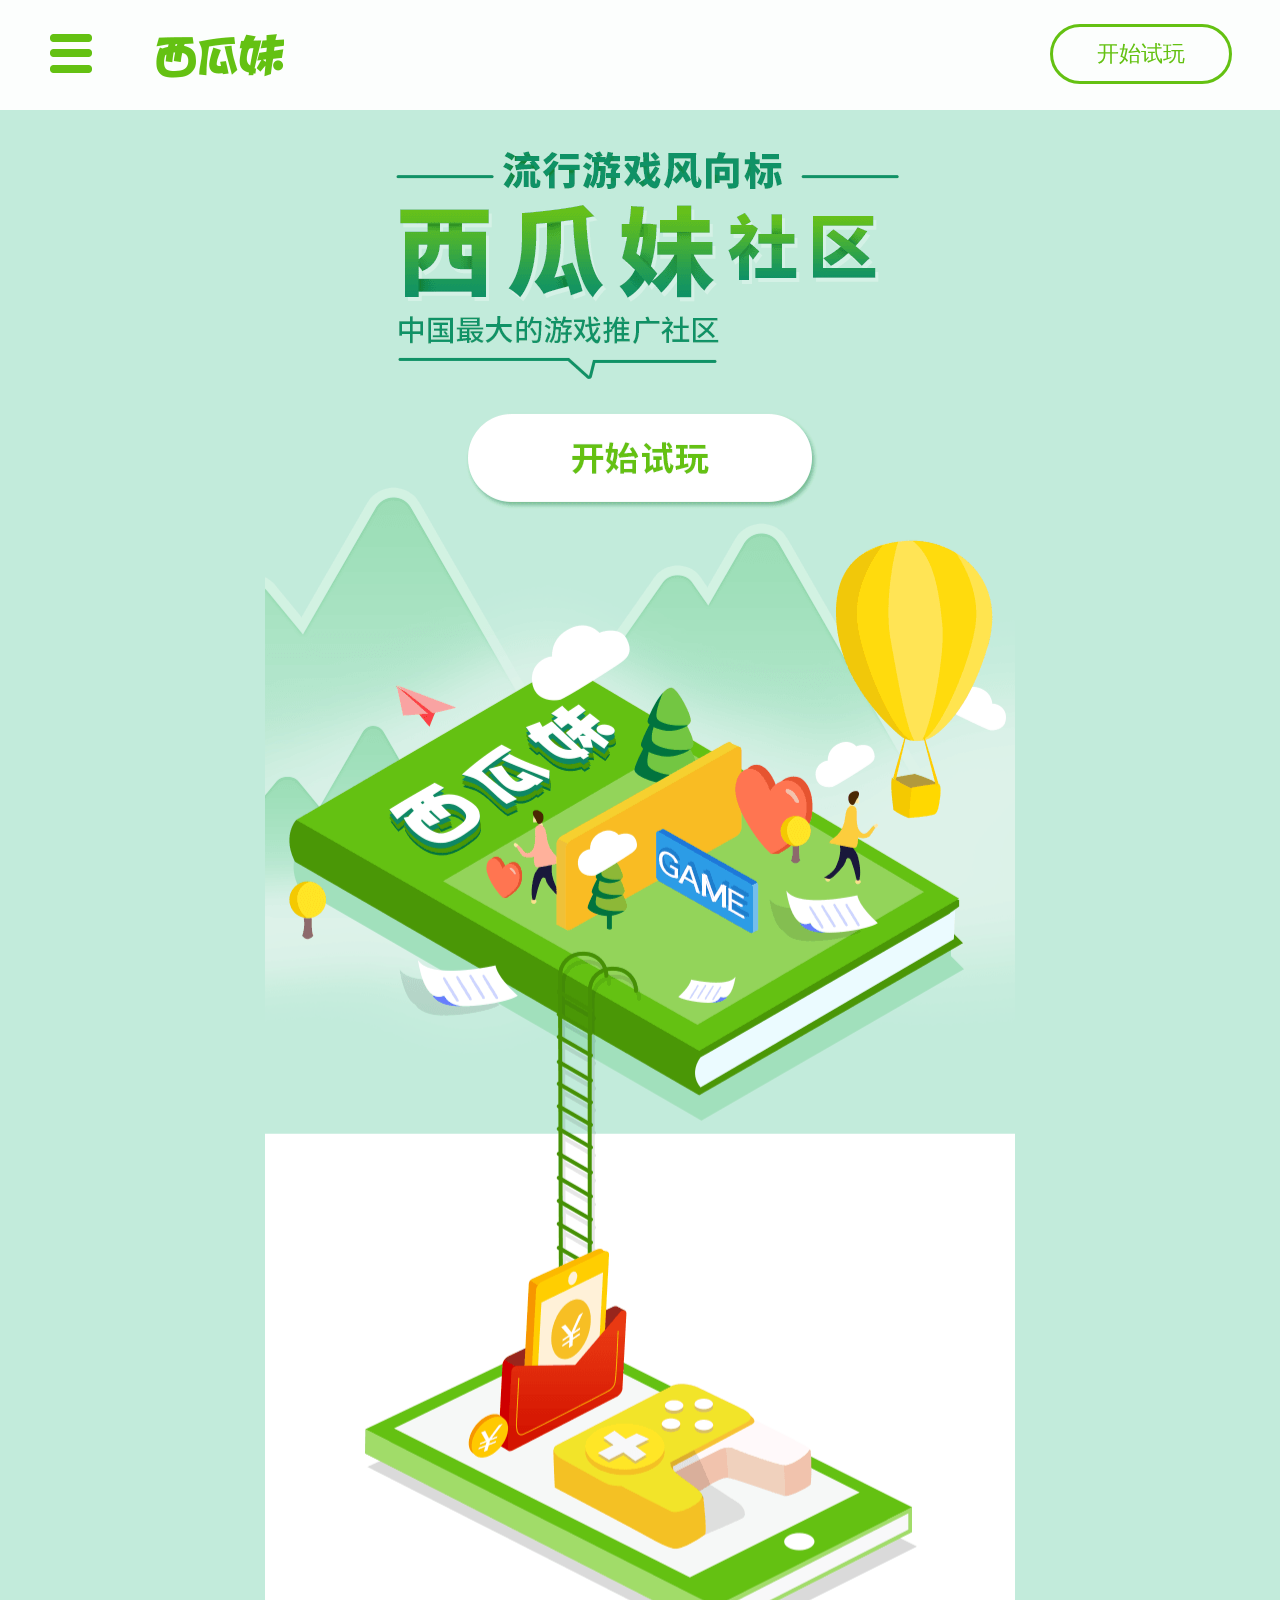
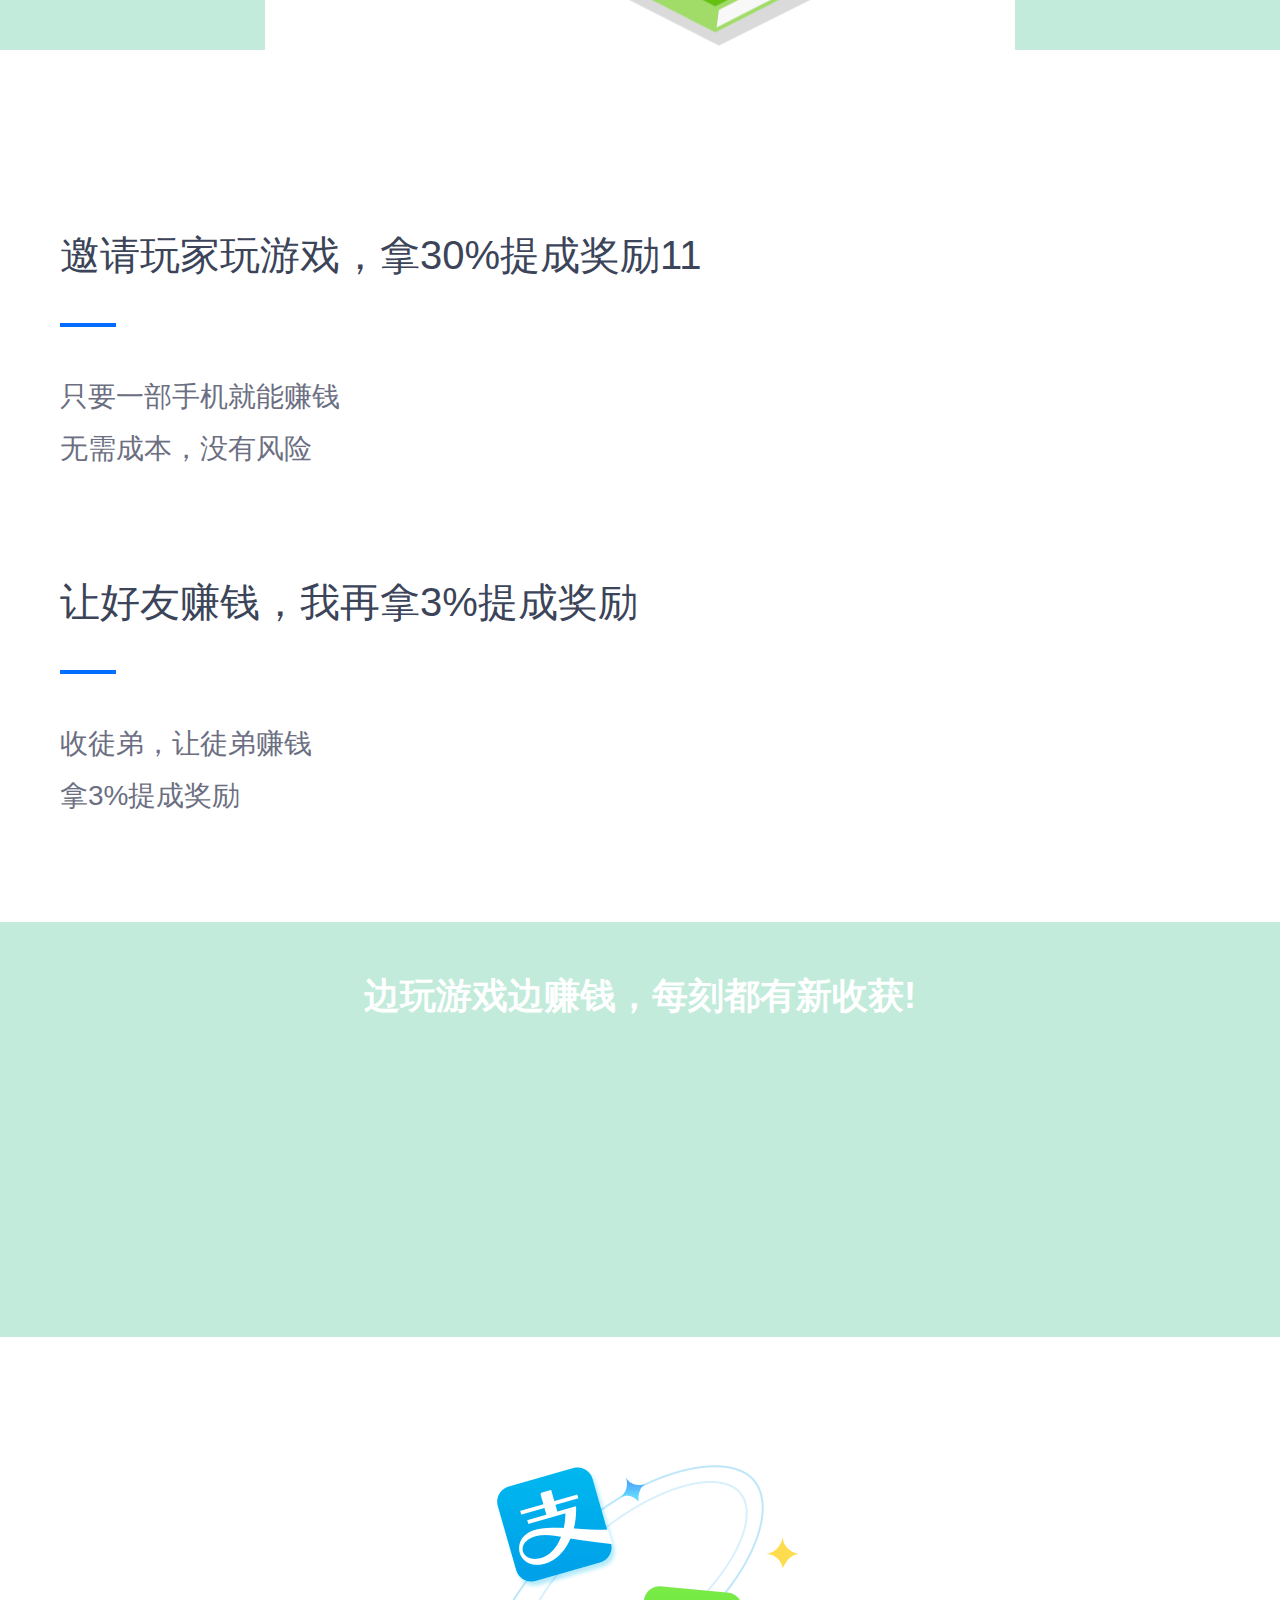
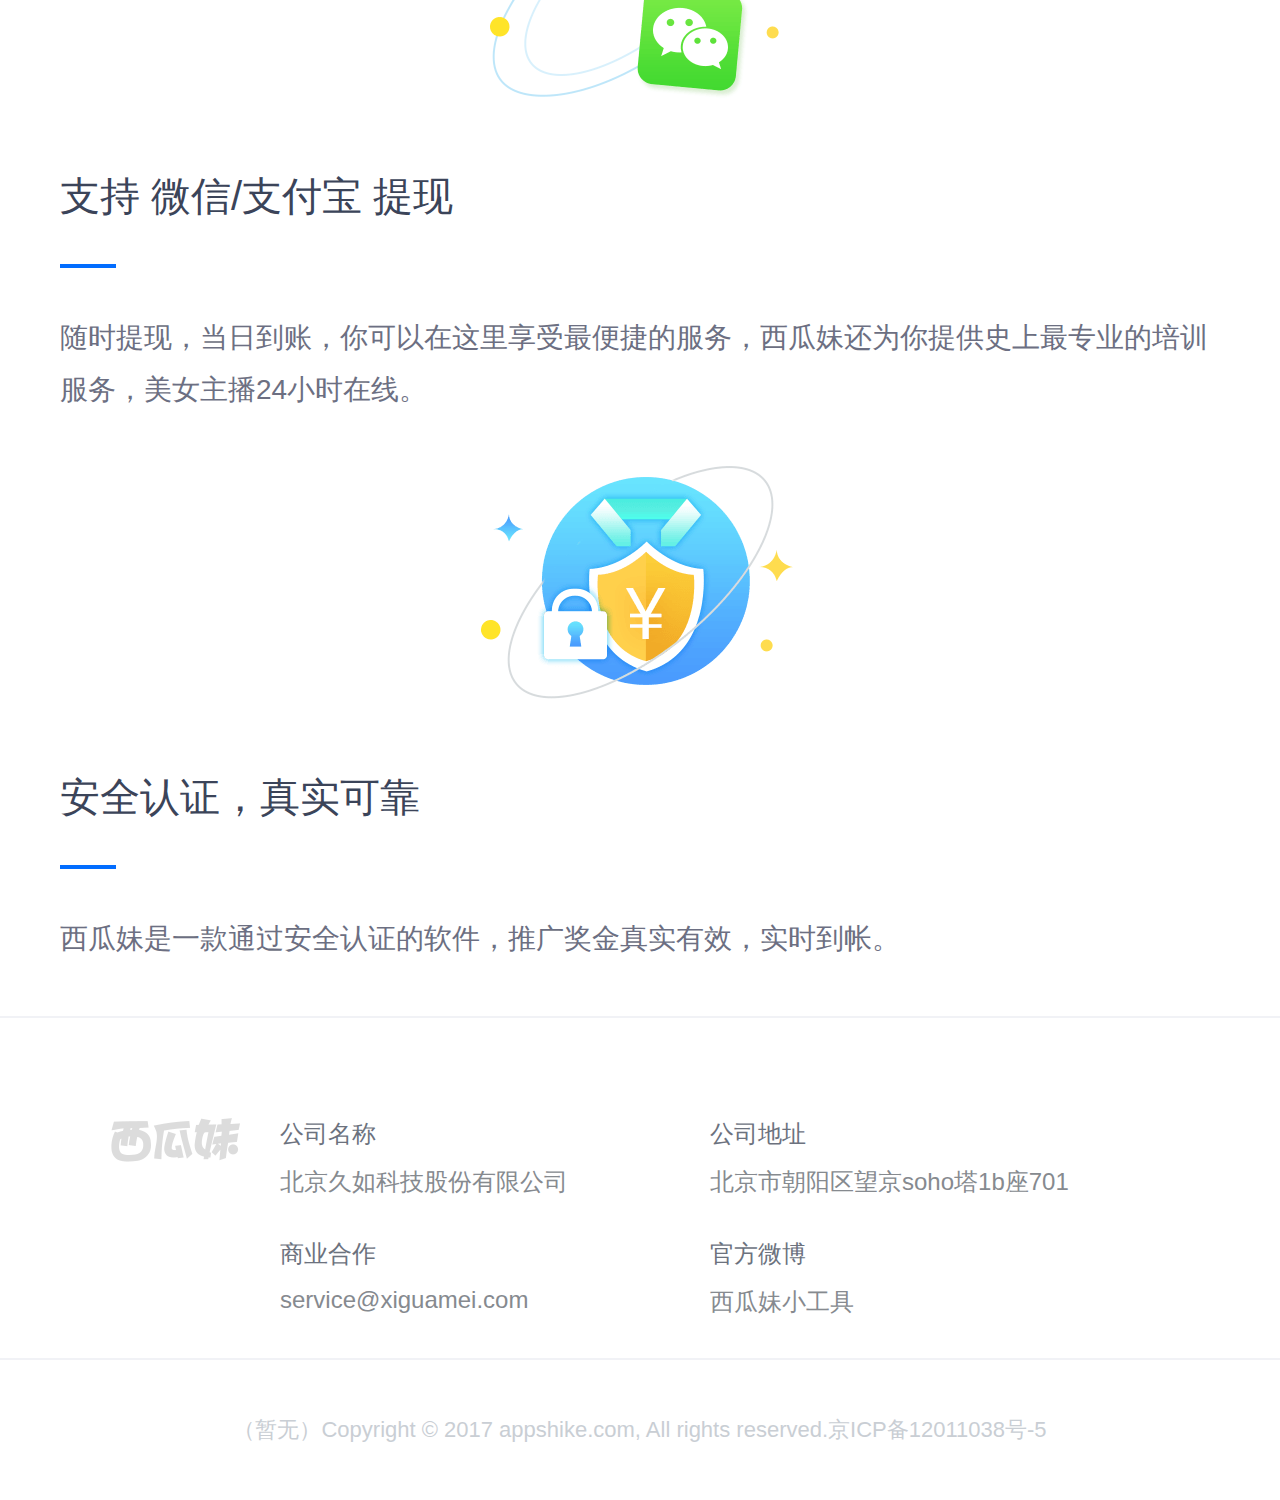
==== commit edb42190: "11" ====
--- a/xgm.html
+++ b/xgm.html
@@ -250,7 +250,7 @@
 		<div class="m_describebox cf" >
 			<!-- p class="img" ><img src="http://static.appshike.com/pc/images/m_decorate102501.svg" alt="" ></p -->
 			<figure class="fr skcenterbox" >
-				<figcaption >邀请玩家玩游戏，拿30%提成奖励</figcaption >
+				<figcaption >邀请玩家玩游戏，拿30%提成奖励11</figcaption >
 				<p >只要一部手机就能赚钱</p >
 				<p >无需成本，没有风险</p >
 			</figure >
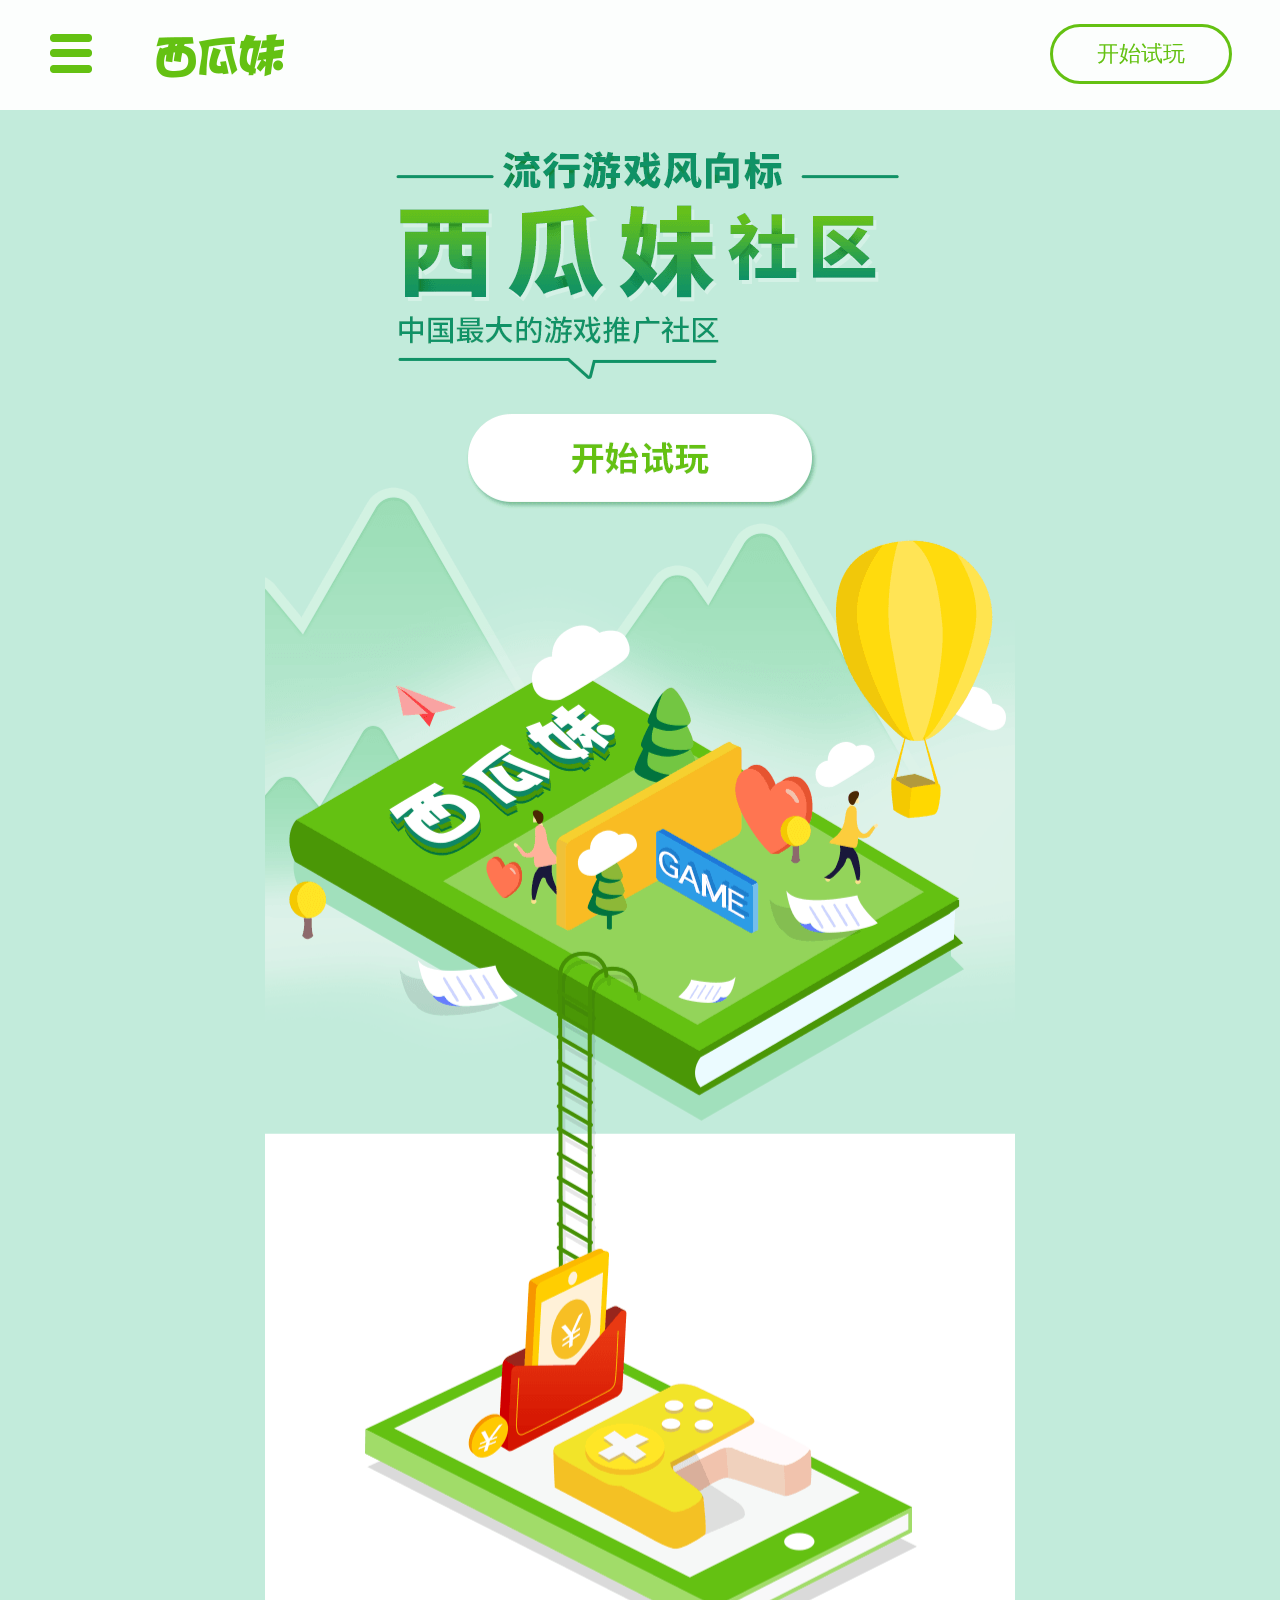
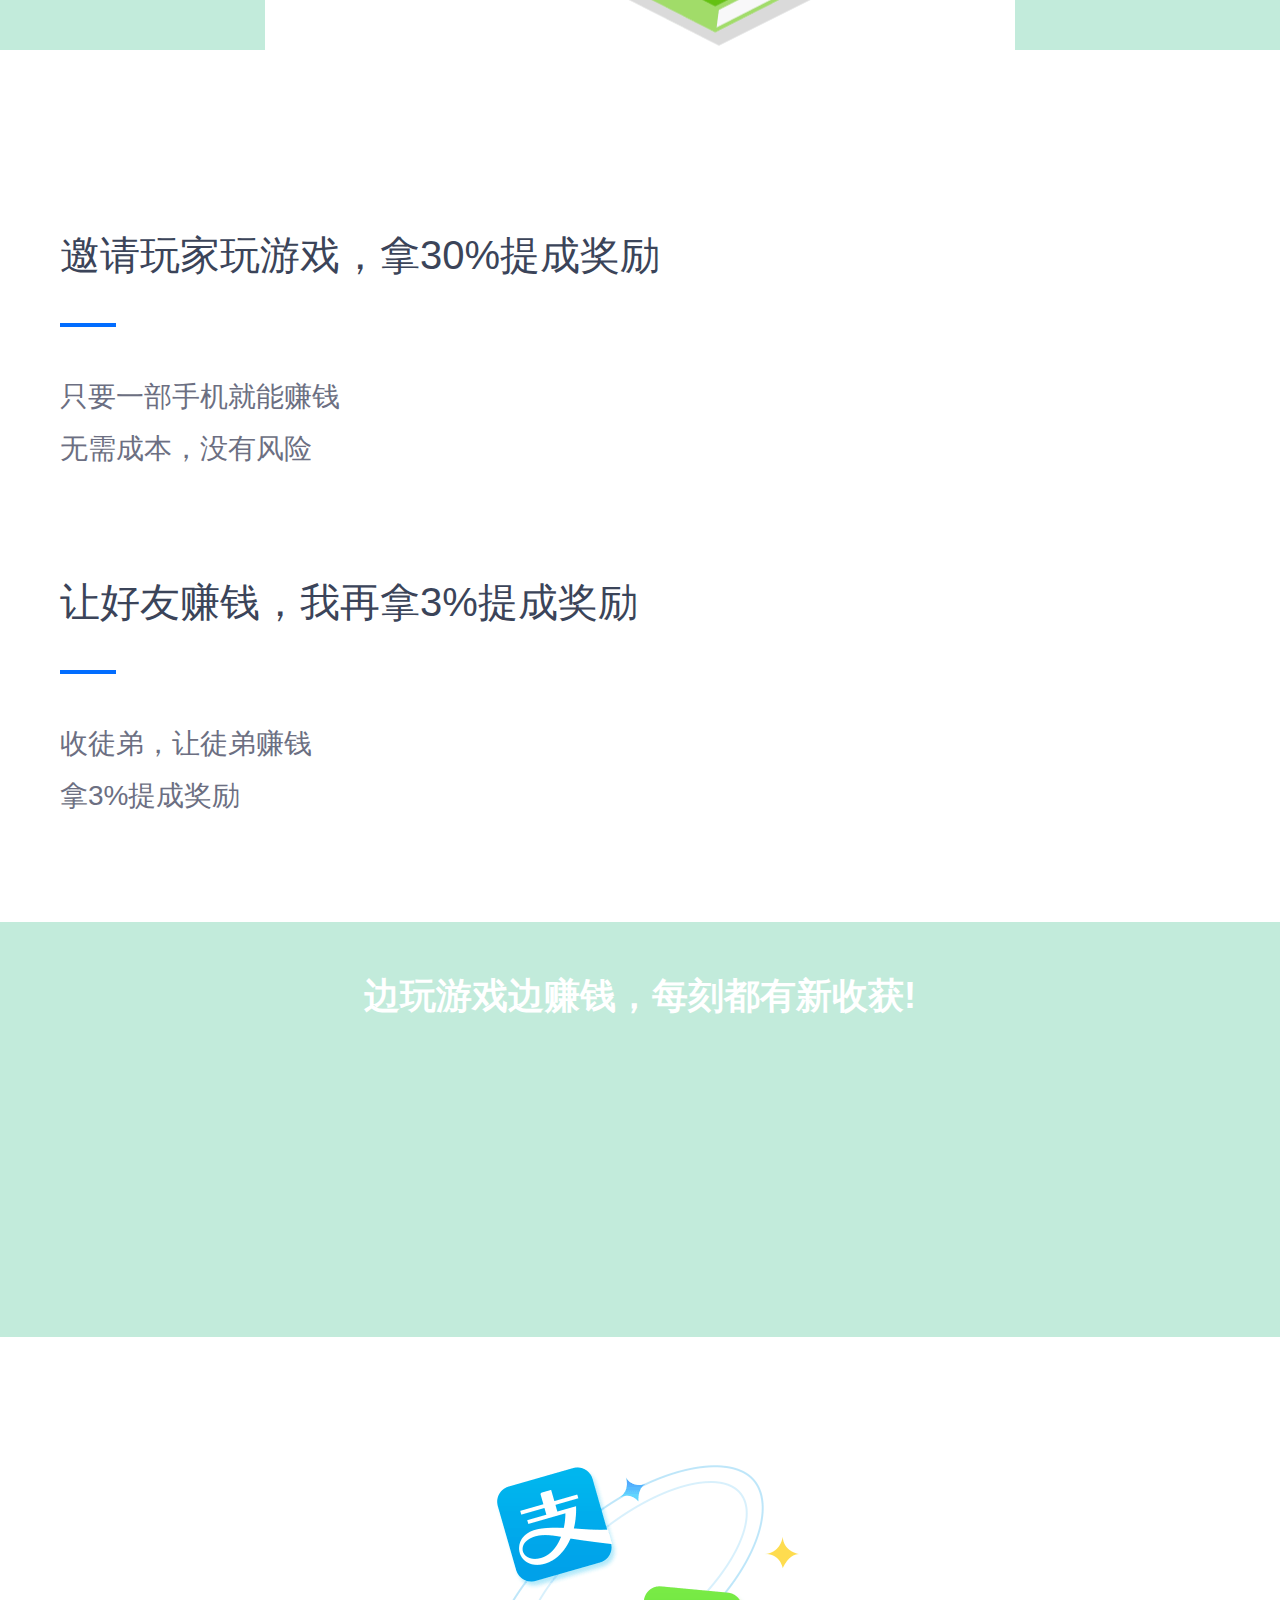
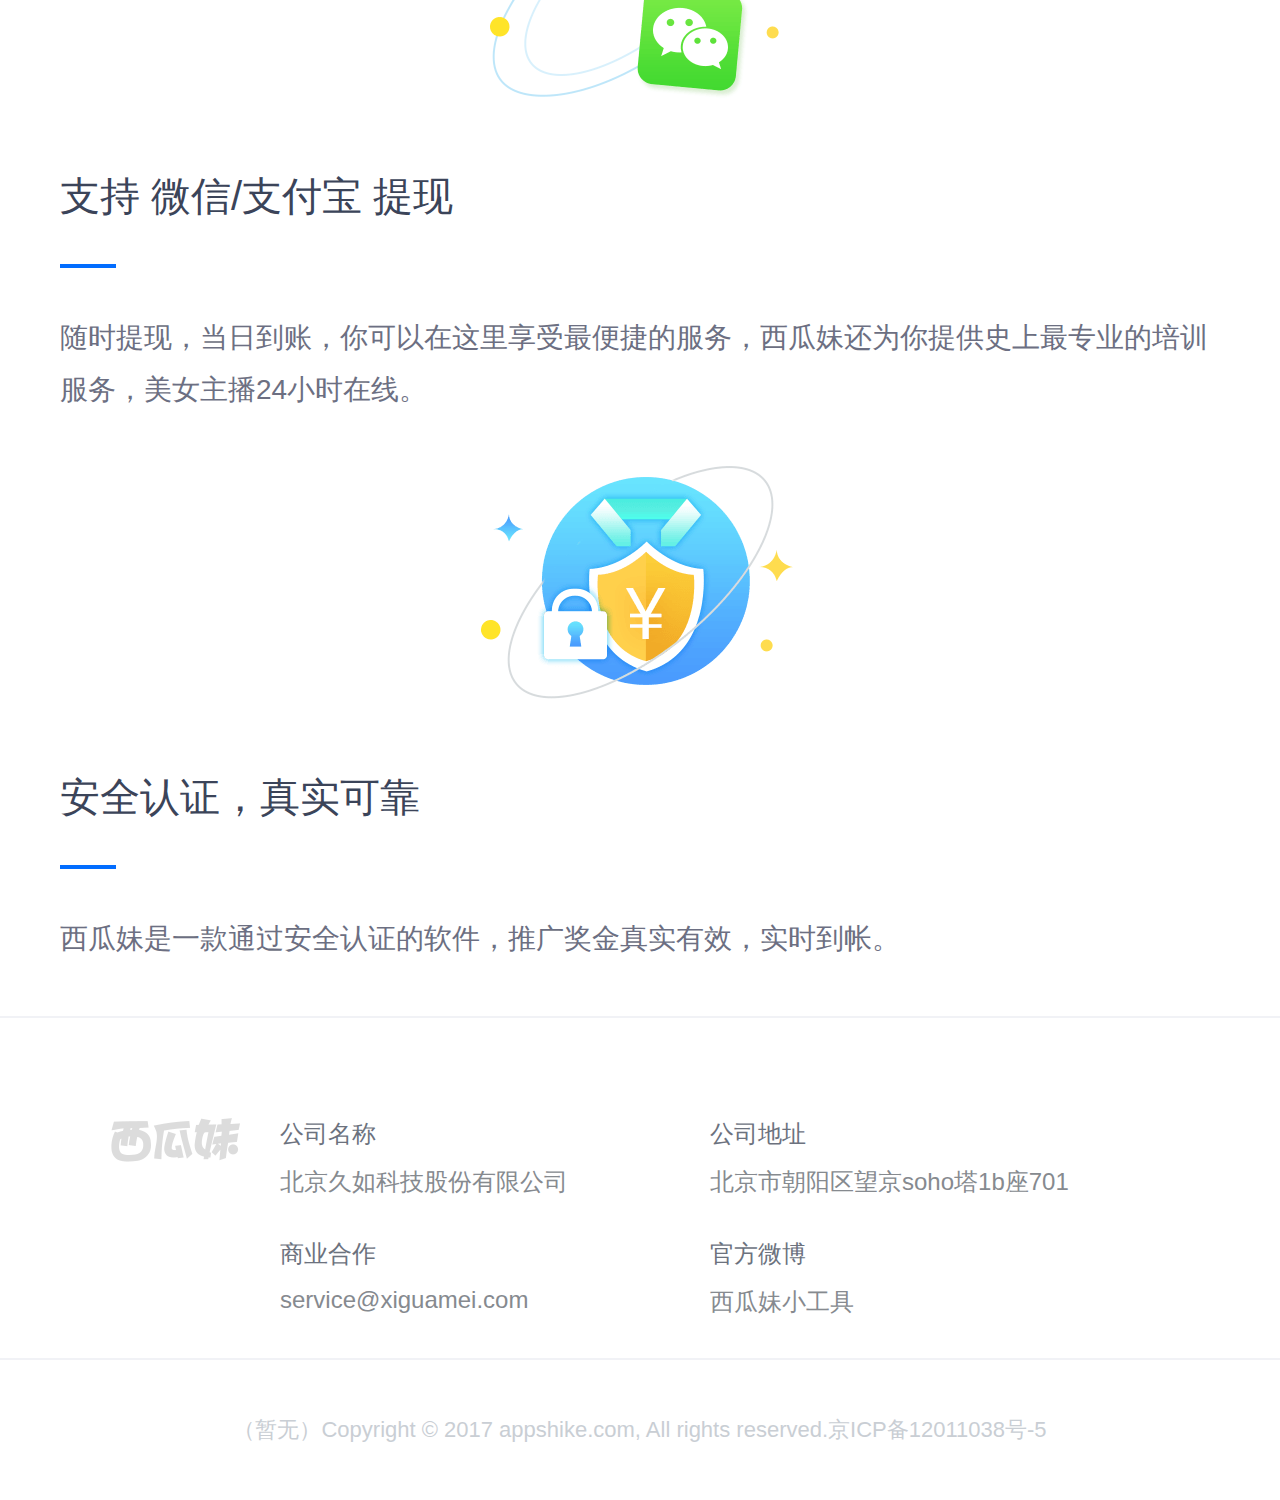
==== commit ef8962c6: "11" ====
--- a/xgm.html
+++ b/xgm.html
@@ -250,7 +250,7 @@
 		<div class="m_describebox cf" >
 			<!-- p class="img" ><img src="http://static.appshike.com/pc/images/m_decorate102501.svg" alt="" ></p -->
 			<figure class="fr skcenterbox" >
-				<figcaption >邀请玩家玩游戏，拿30%提成奖励11</figcaption >
+				<figcaption >邀请玩家玩游戏，拿30%提成奖励</figcaption >
 				<p >只要一部手机就能赚钱</p >
 				<p >无需成本，没有风险</p >
 			</figure >
